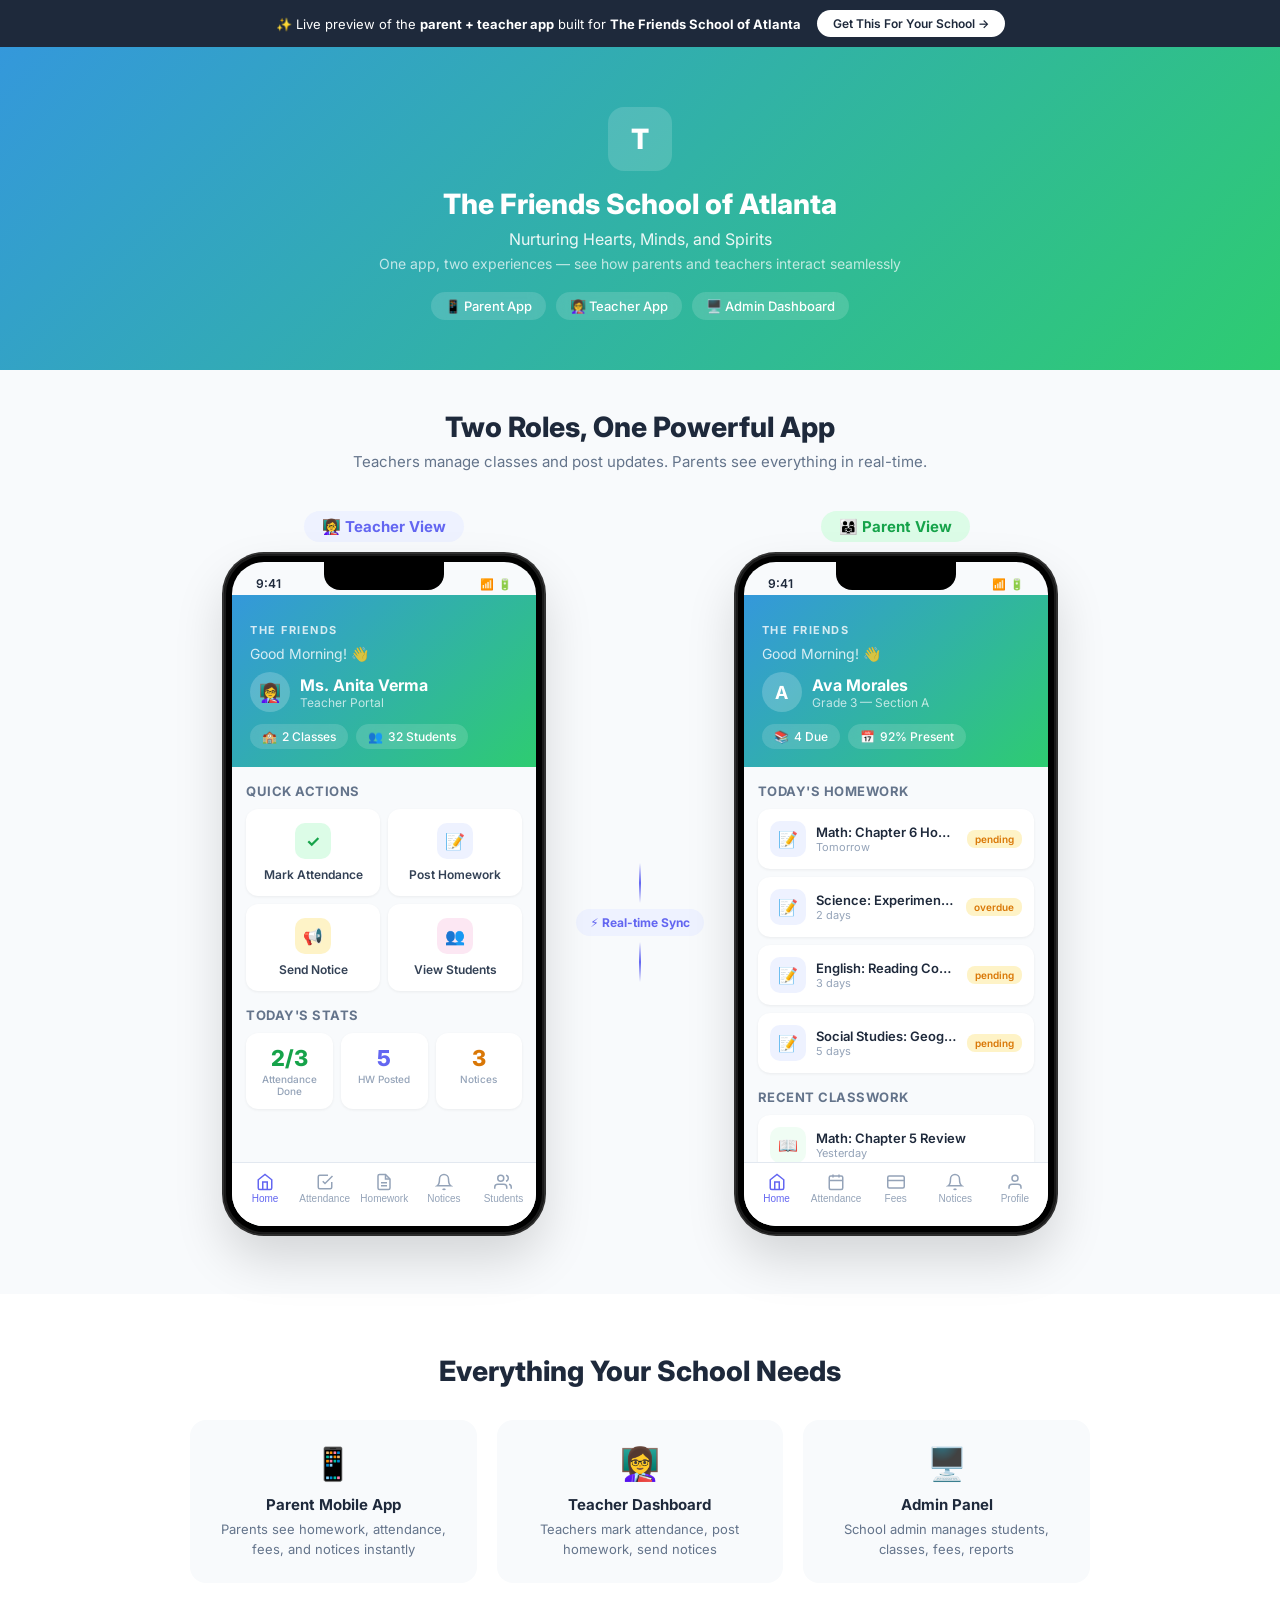
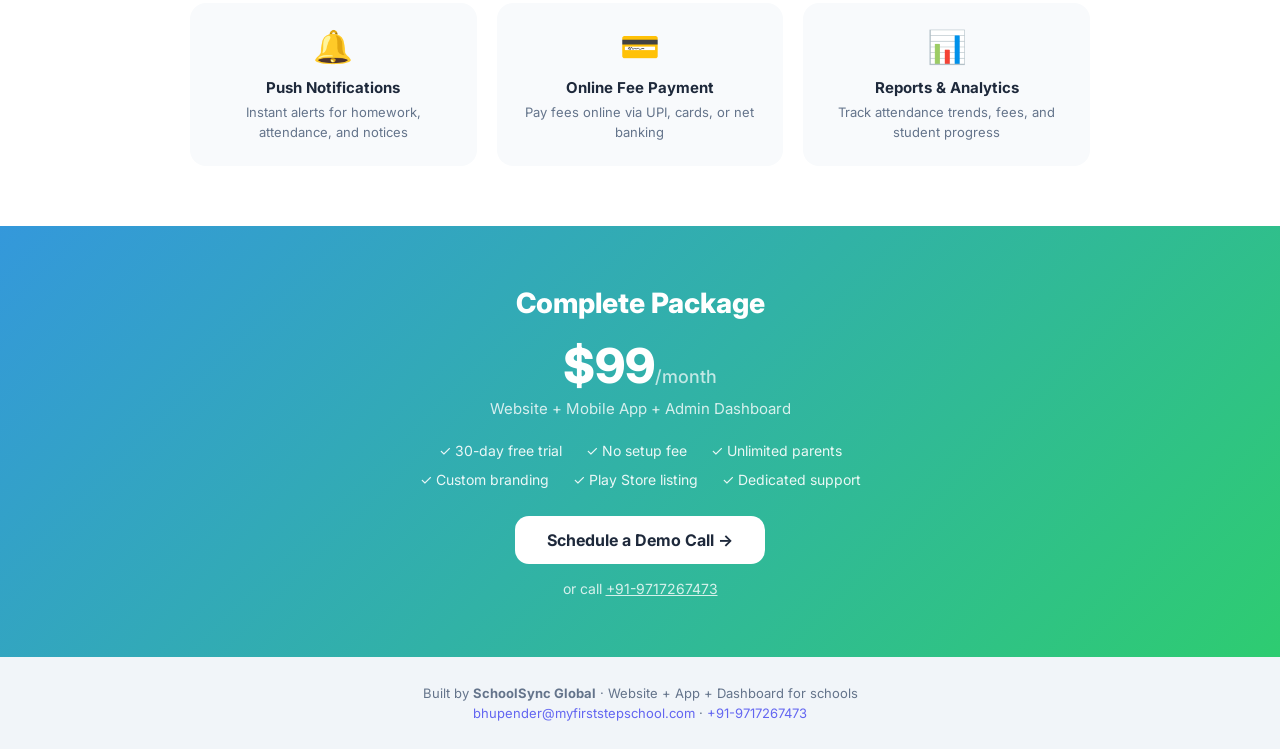
==== app/index.html @ 6e275116 "Add app demo for The Friends School of Atlanta" ====
<!DOCTYPE html>
<html lang="en">
<head>
  <meta charset="UTF-8">
  <meta name="viewport" content="width=device-width,initial-scale=1.0">
  <title>The Friends School of Atlanta — App Preview</title>
  <meta name="description" content="See how the The Friends School of Atlanta parent &amp; teacher app would look. Homework, attendance, fees, notices — all in one app.">
  <link rel="preconnect" href="https://fonts.googleapis.com">
  <link rel="preconnect" href="https://fonts.gstatic.com" crossorigin>
  <link href="https://fonts.googleapis.com/css2?family=Inter:wght@400;500;600;700;800&display=swap" rel="stylesheet">
  <link rel="stylesheet" href="/app/styles.css">
</head>
<body>
  <!-- Top banner -->
  <div class="demo-banner">
    <div class="banner-inner">
      <span>✨ Live preview of the <strong>parent + teacher app</strong> built for <strong>The Friends School of Atlanta</strong></span>
      <a href="mailto:bhupender@myfirststepschool.com" class="banner-cta">Get This For Your School →</a>
    </div>
  </div>

  <!-- Hero section -->
  <div class="hero-section" style="background:linear-gradient(135deg,#3498db,#2ecc71)">
    <div class="hero-content">
      <div class="hero-logo" style="background:rgba(255,255,255,.15)">T</div>
      <h1>The Friends School of Atlanta</h1>
      <p class="hero-tagline">Nurturing Hearts, Minds, and Spirits</p>
      <p class="hero-desc">One app, two experiences — see how parents and teachers interact seamlessly</p>
      <div class="hero-badges">
        <span class="hero-badge">📱 Parent App</span>
        <span class="hero-badge">👩‍🏫 Teacher App</span>
        <span class="hero-badge">🖥️ Admin Dashboard</span>
      </div>
    </div>
  </div>

  <!-- Dual Phone Section -->
  <div class="phones-section">
    <div class="phones-header">
      <h2>Two Roles, One Powerful App</h2>
      <p>Teachers manage classes and post updates. Parents see everything in real-time.</p>
    </div>

    <div class="phones-container">
      <!-- TEACHER PHONE -->
      <div class="phone-wrapper">
        <div class="phone-label teacher-label">👩‍🏫 Teacher View</div>
        <div class="phone-frame" id="teacher-phone">
          <div class="phone-notch"></div>
          <div class="phone-screen">
            <div class="status-bar">
              <span class="time">9:41</span>
              <div class="status-icons"><span>📶</span><span>🔋</span></div>
            </div>

            <!-- Teacher: Dashboard -->
            <div class="app-screen active" data-screen="t-dashboard" data-phone="teacher">
              <div class="screen-hero" style="background:linear-gradient(135deg,#3498db,#2ecc71)">
                <div class="app-name-bar">The Friends</div>
                <div class="hero-greeting">Good Morning! 👋</div>
                <div class="hero-student">
                  <div class="student-avatar">👩‍🏫</div>
                  <div>
                    <div class="student-name">Ms. Anita Verma</div>
                    <div class="student-class">Teacher Portal</div>
                  </div>
                </div>
                <div class="hero-chips">
                  <div class="glass-chip"><span>🏫</span> 2 Classes</div>
                  <div class="glass-chip"><span>👥</span> 32 Students</div>
                </div>
              </div>
              <div class="screen-body">
                <div class="section-label">Quick Actions</div>
                <div class="quick-actions">
                  <div class="action-card" data-goto="t-attendance">
                    <div class="action-icon" style="background:#DCFCE7;color:#16A34A">✓</div>
                    <span>Mark Attendance</span>
                  </div>
                  <div class="action-card" data-goto="t-homework">
                    <div class="action-icon" style="background:#EEF2FF;color:#6366F1">📝</div>
                    <span>Post Homework</span>
                  </div>
                  <div class="action-card" data-goto="t-notices">
                    <div class="action-icon" style="background:#FEF3C7;color:#D97706">📢</div>
                    <span>Send Notice</span>
                  </div>
                  <div class="action-card" data-goto="t-students">
                    <div class="action-icon" style="background:#FCE7F3;color:#DB2777">👥</div>
                    <span>View Students</span>
                  </div>
                </div>
                <div class="section-label" style="margin-top:16px">Today's Stats</div>
                <div class="stats-row">
                  <div class="stat-card"><div class="stat-num" style="color:#16A34A">2/3</div><div class="stat-lbl">Attendance Done</div></div>
                  <div class="stat-card"><div class="stat-num" style="color:#6366F1">5</div><div class="stat-lbl">HW Posted</div></div>
                  <div class="stat-card"><div class="stat-num" style="color:#D97706">3</div><div class="stat-lbl">Notices</div></div>
                </div>
              </div>
            </div>

            <!-- Teacher: Mark Attendance -->
            <div class="app-screen" data-screen="t-attendance" data-phone="teacher">
              <div class="screen-hero compact" style="background:linear-gradient(135deg,#3498db,#2ecc71)">
                <div class="app-name-bar">The Friends</div>
                <div class="screen-title">Mark Attendance</div>
                <div class="screen-subtitle">Sunday, May 24, 2026</div>
              </div>
              <div class="screen-body">
                <div class="class-selector"><div class="class-chip active">Grade 3-A</div><div class="class-chip">Grade 3-B</div><div class="class-chip">Grade 4-A</div></div>
                <div class="attendance-toolbar">
                  <button class="att-btn present-btn">All Present</button>
                  <button class="att-btn absent-btn">All Absent</button>
                </div>
                <div id="teacher-attendance-list" class="card-list"></div>
              </div>
            </div>

            <!-- Teacher: Post Homework -->
            <div class="app-screen" data-screen="t-homework" data-phone="teacher">
              <div class="screen-hero compact" style="background:linear-gradient(135deg,#3498db,#2ecc71)">
                <div class="app-name-bar">The Friends</div>
                <div class="screen-title">Homework</div>
                <div class="screen-subtitle">Post &amp; Manage</div>
              </div>
              <div class="screen-body">
                <div class="form-area">
                  <div class="form-group"><label class="form-label">Class</label><div class="form-select">Grade 3 — Section A</div></div>
                  <div class="form-group"><label class="form-label">Subject</label><div class="form-select">Mathematics</div></div>
                  <div class="form-group"><label class="form-label">Title</label><div class="form-input-demo">Chapter 5 — Fractions Practice</div></div>
                  <div class="form-group"><label class="form-label">Due Date</label><div class="form-input-demo">Tomorrow</div></div>
                  <button class="submit-btn" style="background:#3498db">📤 Post Homework</button>
                </div>
                <div class="section-label" style="margin-top:16px">Recently Posted</div>
                <div id="teacher-hw-list" class="card-list"></div>
              </div>
            </div>

            <!-- Teacher: Send Notice -->
            <div class="app-screen" data-screen="t-notices" data-phone="teacher">
              <div class="screen-hero compact" style="background:linear-gradient(135deg,#3498db,#2ecc71)">
                <div class="app-name-bar">The Friends</div>
                <div class="screen-title">Notices</div>
                <div class="screen-subtitle">Post Announcements</div>
              </div>
              <div class="screen-body">
                <div class="form-area">
                  <div class="form-group"><label class="form-label">Target</label><div class="class-selector"><div class="class-chip active">All Classes</div><div class="class-chip">3-A</div><div class="class-chip">3-B</div></div></div>
                  <div class="form-group"><label class="form-label">Title</label><div class="form-input-demo">Annual Day Celebration</div></div>
                  <div class="form-group"><label class="form-label">Message</label><div class="form-textarea-demo">Our Annual Day will be held on June 15th. All parents are invited.</div></div>
                  <button class="submit-btn" style="background:#3498db">📢 Post Notice</button>
                </div>
                <div class="section-label" style="margin-top:16px">Recent</div>
                <div id="teacher-notices-list" class="card-list"></div>
              </div>
            </div>

            <!-- Teacher: Students -->
            <div class="app-screen" data-screen="t-students" data-phone="teacher">
              <div class="screen-hero compact" style="background:linear-gradient(135deg,#3498db,#2ecc71)">
                <div class="app-name-bar">The Friends</div>
                <div class="screen-title">Students</div>
                <div class="screen-subtitle">Class Directory</div>
              </div>
              <div class="screen-body">
                <div class="class-selector"><div class="class-chip active">Grade 3-A</div><div class="class-chip">Grade 3-B</div><div class="class-chip">Grade 4-A</div></div>
                <div class="search-bar"><span>🔍</span><span class="search-text">Search students...</span></div>
                <div id="teacher-students-list" class="card-list"></div>
              </div>
            </div>

            <div class="tab-bar">
              <button class="tab active" data-tab="t-dashboard" data-phone="teacher"><svg width="20" height="20" viewBox="0 0 24 24" fill="none" stroke="currentColor" stroke-width="2"><path d="M3 9l9-7 9 7v11a2 2 0 01-2 2H5a2 2 0 01-2-2z"/><polyline points="9 22 9 12 15 12 15 22"/></svg><span>Home</span></button>
              <button class="tab" data-tab="t-attendance" data-phone="teacher"><svg width="20" height="20" viewBox="0 0 24 24" fill="none" stroke="currentColor" stroke-width="2"><path d="M9 11l3 3L22 4"/><path d="M21 12v7a2 2 0 01-2 2H5a2 2 0 01-2-2V5a2 2 0 012-2h11"/></svg><span>Attendance</span></button>
              <button class="tab" data-tab="t-homework" data-phone="teacher"><svg width="20" height="20" viewBox="0 0 24 24" fill="none" stroke="currentColor" stroke-width="2"><path d="M14 2H6a2 2 0 00-2 2v16a2 2 0 002 2h12a2 2 0 002-2V8z"/><polyline points="14 2 14 8 20 8"/><line x1="16" y1="13" x2="8" y2="13"/><line x1="16" y1="17" x2="8" y2="17"/></svg><span>Homework</span></button>
              <button class="tab" data-tab="t-notices" data-phone="teacher"><svg width="20" height="20" viewBox="0 0 24 24" fill="none" stroke="currentColor" stroke-width="2"><path d="M18 8A6 6 0 006 8c0 7-3 9-3 9h18s-3-2-3-9"/><path d="M13.73 21a2 2 0 01-3.46 0"/></svg><span>Notices</span></button>
              <button class="tab" data-tab="t-students" data-phone="teacher"><svg width="20" height="20" viewBox="0 0 24 24" fill="none" stroke="currentColor" stroke-width="2"><path d="M17 21v-2a4 4 0 00-4-4H5a4 4 0 00-4 4v2"/><circle cx="9" cy="7" r="4"/><path d="M23 21v-2a4 4 0 00-3-3.87"/><path d="M16 3.13a4 4 0 010 7.75"/></svg><span>Students</span></button>
            </div>
          </div>
        </div>
      </div>

      <!-- Sync indicator -->
      <div class="sync-arrow">
        <div class="sync-line"></div>
        <div class="sync-badge">⚡ Real-time Sync</div>
        <div class="sync-line"></div>
      </div>

      <!-- PARENT PHONE -->
      <div class="phone-wrapper">
        <div class="phone-label parent-label">👨‍👩‍👧 Parent View</div>
        <div class="phone-frame" id="parent-phone">
          <div class="phone-notch"></div>
          <div class="phone-screen">
            <div class="status-bar">
              <span class="time">9:41</span>
              <div class="status-icons"><span>📶</span><span>🔋</span></div>
            </div>

            <!-- Parent: Home -->
            <div class="app-screen active" data-screen="p-home" data-phone="parent">
              <div class="screen-hero" style="background:linear-gradient(135deg,#3498db,#2ecc71)">
                <div class="app-name-bar">The Friends</div>
                <div class="hero-greeting">Good Morning! 👋</div>
                <div class="hero-student">
                  <div class="student-avatar">A</div>
                  <div><div class="student-name">Ava Morales</div><div class="student-class">Grade 3 — Section A</div></div>
                </div>
                <div class="hero-chips">
                  <div class="glass-chip"><span>📚</span> 4 Due</div>
                  <div class="glass-chip"><span>📅</span> 92% Present</div>
                </div>
              </div>
              <div class="screen-body">
                <div class="section-label">Today's Homework</div>
                <div id="homework-list" class="card-list"></div>
                <div class="section-label" style="margin-top:16px">Recent Classwork</div>
                <div id="classwork-list" class="card-list"></div>
              </div>
            </div>

            <!-- Parent: Attendance -->
            <div class="app-screen" data-screen="p-attendance" data-phone="parent">
              <div class="screen-hero compact" style="background:linear-gradient(135deg,#3498db,#2ecc71)">
                <div class="app-name-bar">The Friends</div>
                <div class="screen-title">Attendance</div>
                <div class="screen-subtitle">May Summary</div>
              </div>
              <div class="screen-body">
                <div class="attendance-ring-area"><div class="ring-container"><svg class="progress-ring" viewBox="0 0 120 120"><circle class="ring-bg" cx="60" cy="60" r="52"/><circle class="ring-progress" cx="60" cy="60" r="52" stroke="#3498db" stroke-dasharray="326.7" stroke-dashoffset="26"/></svg><div class="ring-label">92%</div></div></div>
                <div class="attendance-stats">
                  <div class="att-stat present"><div class="att-num">22</div><div class="att-label">Present</div></div>
                  <div class="att-stat absent"><div class="att-num">2</div><div class="att-label">Absent</div></div>
                  <div class="att-stat other"><div class="att-num">4</div><div class="att-label">Holiday</div></div>
                </div>
                <div class="section-label">Recent Absences</div>
                <div id="absences-list" class="card-list"></div>
              </div>
            </div>

            <!-- Parent: Fees -->
            <div class="app-screen" data-screen="p-fees" data-phone="parent">
              <div class="screen-hero compact" style="background:linear-gradient(135deg,#3498db,#2ecc71)">
                <div class="app-name-bar">The Friends</div>
                <div class="screen-title">Fees</div>
                <div class="screen-subtitle">Payment Summary</div>
              </div>
              <div class="screen-body">
                <div class="fee-summary"><div class="fee-total"><div class="fee-amount">$1,650</div><div class="fee-label">Total This Term</div></div><div class="fee-chips"><div class="fee-chip paid"><span>✓</span> <span>2</span> Paid</div><div class="fee-chip pending"><span>!</span> <span>2</span> Pending</div></div></div>
                <div class="section-label">Fee Details</div>
                <div id="fees-list" class="card-list"></div>
              </div>
            </div>

            <!-- Parent: Notices -->
            <div class="app-screen" data-screen="p-notices" data-phone="parent">
              <div class="screen-hero compact" style="background:linear-gradient(135deg,#3498db,#2ecc71)">
                <div class="app-name-bar">The Friends</div>
                <div class="screen-title">Notices</div>
                <div class="screen-subtitle">School Announcements</div>
              </div>
              <div class="screen-body"><div id="notices-list" class="card-list"></div></div>
            </div>

            <!-- Parent: Profile -->
            <div class="app-screen" data-screen="p-profile" data-phone="parent">
              <div class="screen-hero compact" style="background:linear-gradient(135deg,#3498db,#2ecc71)">
                <div class="app-name-bar">The Friends</div>
                <div class="screen-title">Profile</div>
                <div class="screen-subtitle">Student Information</div>
              </div>
              <div class="screen-body">
                <div class="profile-header"><div class="profile-avatar" style="background:linear-gradient(135deg,#3498db,#2ecc71)">A</div><div class="profile-name">Ava Morales</div><div class="profile-class">Grade 3 — Section A · Roll No. 12</div></div>
                <div class="profile-details">
                  <div class="profile-row"><span class="profile-icon">🏫</span><div><div class="pd-label">School</div><div class="pd-value">The Friends School of Atlanta</div></div></div>
                  <div class="profile-row"><span class="profile-icon">👨‍👩‍👧</span><div><div class="pd-label">Parent</div><div class="pd-value">Mr. and Mrs. Morales</div></div></div>
                  <div class="profile-row"><span class="profile-icon">📞</span><div><div class="pd-label">Contact</div><div class="pd-value">123-456-7890</div></div></div>
                  <div class="profile-row"><span class="profile-icon">📧</span><div><div class="pd-label">Email</div><div class="pd-value">morales@example.com</div></div></div>
                  <div class="profile-row"><span class="profile-icon">🩸</span><div><div class="pd-label">Blood Group</div><div class="pd-value">O+</div></div></div>
                </div>
              </div>
            </div>

            <div class="tab-bar">
              <button class="tab active" data-tab="p-home" data-phone="parent"><svg width="20" height="20" viewBox="0 0 24 24" fill="none" stroke="currentColor" stroke-width="2"><path d="M3 9l9-7 9 7v11a2 2 0 01-2 2H5a2 2 0 01-2-2z"/><polyline points="9 22 9 12 15 12 15 22"/></svg><span>Home</span></button>
              <button class="tab" data-tab="p-attendance" data-phone="parent"><svg width="20" height="20" viewBox="0 0 24 24" fill="none" stroke="currentColor" stroke-width="2"><rect x="3" y="4" width="18" height="18" rx="2" ry="2"/><line x1="16" y1="2" x2="16" y2="6"/><line x1="8" y1="2" x2="8" y2="6"/><line x1="3" y1="10" x2="21" y2="10"/></svg><span>Attendance</span></button>
              <button class="tab" data-tab="p-fees" data-phone="parent"><svg width="20" height="20" viewBox="0 0 24 24" fill="none" stroke="currentColor" stroke-width="2"><rect x="1" y="4" width="22" height="16" rx="2" ry="2"/><line x1="1" y1="10" x2="23" y2="10"/></svg><span>Fees</span></button>
              <button class="tab" data-tab="p-notices" data-phone="parent"><svg width="20" height="20" viewBox="0 0 24 24" fill="none" stroke="currentColor" stroke-width="2"><path d="M18 8A6 6 0 006 8c0 7-3 9-3 9h18s-3-2-3-9"/><path d="M13.73 21a2 2 0 01-3.46 0"/></svg><span>Notices</span></button>
              <button class="tab" data-tab="p-profile" data-phone="parent"><svg width="20" height="20" viewBox="0 0 24 24" fill="none" stroke="currentColor" stroke-width="2"><path d="M20 21v-2a4 4 0 00-4-4H8a4 4 0 00-4 4v2"/><circle cx="12" cy="7" r="4"/></svg><span>Profile</span></button>
            </div>
          </div>
        </div>
      </div>
    </div>
  </div>

  <!-- Features -->
  <div class="features-section">
    <div class="features-inner">
      <h2>Everything Your School Needs</h2>
      <div class="features-grid">
        <div class="feat-card"><div class="feat-icon">📱</div><h3>Parent Mobile App</h3><p>Parents see homework, attendance, fees, and notices instantly</p></div>
        <div class="feat-card"><div class="feat-icon">👩‍🏫</div><h3>Teacher Dashboard</h3><p>Teachers mark attendance, post homework, send notices</p></div>
        <div class="feat-card"><div class="feat-icon">🖥️</div><h3>Admin Panel</h3><p>School admin manages students, classes, fees, reports</p></div>
        <div class="feat-card"><div class="feat-icon">🔔</div><h3>Push Notifications</h3><p>Instant alerts for homework, attendance, and notices</p></div>
        <div class="feat-card"><div class="feat-icon">💳</div><h3>Online Fee Payment</h3><p>Pay fees online via UPI, cards, or net banking</p></div>
        <div class="feat-card"><div class="feat-icon">📊</div><h3>Reports &amp; Analytics</h3><p>Track attendance trends, fees, and student progress</p></div>
      </div>
    </div>
  </div>

  <!-- Pricing -->
  <div class="pricing-section" style="background:linear-gradient(135deg,#3498db,#2ecc71)">
    <div class="pricing-inner">
      <h2>Complete Package</h2>
      <div class="pricing-price">$99<span>/month</span></div>
      <p class="pricing-sub">Website + Mobile App + Admin Dashboard</p>
      <div class="pricing-features"><span>✓ 30-day free trial</span><span>✓ No setup fee</span><span>✓ Unlimited parents</span><span>✓ Custom branding</span><span>✓ Play Store listing</span><span>✓ Dedicated support</span></div>
      <a href="mailto:bhupender@myfirststepschool.com?subject=Demo%20for%20the-friends-school-of-atlanta" class="cta-button-lg">Schedule a Demo Call →</a>
      <p class="pricing-phone">or call <a href="tel:+919717267473">+91-9717267473</a></p>
    </div>
  </div>

  <footer class="demo-footer">
    <div class="footer-inner">
      <p>Built by <strong>SchoolSync Global</strong> · Website + App + Dashboard for schools</p>
      <p><a href="mailto:bhupender@myfirststepschool.com">bhupender@myfirststepschool.com</a> · <a href="tel:+919717267473">+91-9717267473</a></p>
    </div>
  </footer>

  <script>window.__SCHOOL_CONFIG__ = {"homework":[{"subject":"Math","title":"Chapter 6 Homework","due":"Tomorrow","status":"pending"},{"subject":"Science","title":"Experiment 3 Report","due":"2 days","status":"overdue"},{"subject":"English","title":"Reading Comprehension","due":"3 days","status":"pending"},{"subject":"Social Studies","title":"Geography Project","due":"5 days","status":"pending"}],"classwork":[{"subject":"Math","title":"Chapter 5 Review","date":"Yesterday"},{"subject":"Science","title":"Experiment 2","date":"Yesterday"},{"subject":"English","title":"Reading Comprehension","date":"Today"}],"absences":[{"date":"2024-02-10","reason":"Illness","status":"approved"},{"date":"2024-02-15","reason":"Personal","status":"approved"}],"fees":[{"type":"Tuition","amount":"$1,000","due":"2024-02-15","status":"Paid"},{"type":"Activity","amount":"$50","due":"2024-02-10","status":"Pending"},{"type":"Transport","amount":"$100","due":"2024-02-15","status":"Paid"},{"type":"Books","amount":"₹500","due":"2024-02-10","status":"Pending"}],"notices":[{"title":"Spring Break Schedule","body":"Spring break will begin on March 10th and end on March 17th. Please make arrangements for your child's care during this time.","date":"2024-02-10"},{"title":"Parent-Teacher Conference","body":"Parent-teacher conferences will be held on March 15th. Please sign up for a time slot with your child's teacher.","date":"2024-02-15"},{"title":"School Closure","body":"The school will be closed on February 20th due to inclement weather.","date":"2024-02-15"},{"title":"New Policy","body":"A new policy will be implemented starting March 1st. Please review the policy with your child.","date":"2024-02-10"}],"teacher":{"students":[{"name":"Ava Morales","roll":1,"parent":"Morales","color":"#f1c40f","textColor":"#000000"},{"name":"Ethan Lee","roll":2,"parent":"Lee","color":"#8e24aa","textColor":"#ffffff"},{"name":"Lily Patel","roll":3,"parent":"Patel","color":"#4CAF50","textColor":"#ffffff"},{"name":"Noah Brown","roll":4,"parent":"Brown","color":"#e74c3c","textColor":"#ffffff"},{"name":"Emily Chen","roll":5,"parent":"Chen","color":"#9b59b6","textColor":"#ffffff"},{"name":"Olivia White","roll":6,"parent":"White","color":"#1abc9c","textColor":"#ffffff"},{"name":"Mia Hall","roll":7,"parent":"Hall","color":"#f1c40f","textColor":"#000000"},{"name":"Jackson Hall","roll":8,"parent":"Hall","color":"#8e24aa","textColor":"#ffffff"},{"name":"Sophia Hall","roll":9,"parent":"Hall","color":"#4CAF50","textColor":"#ffffff"},{"name":"Benjamin Brown","roll":10,"parent":"Brown","color":"#e74c3c","textColor":"#ffffff"}],"recentHomework":[{"subject":"Math","title":"Chapter 5 Homework","class":"Grade 3","date":"2024-02-15"},{"subject":"Science","title":"Experiment 2 Report","class":"Grade 3","date":"2024-02-12"},{"subject":"English","title":"Reading Comprehension","class":"Grade 3","date":"2024-02-10"}],"recentNotices":[{"title":"Spring Break Schedule","target":"Grade 3","date":"2024-03-10"},{"title":"Parent-Teacher Conference","target":"Grade 3","date":"2024-03-15"}]}};</script>
  <script src="/app/app.js"></script>
</body>
</html>
---- app/styles.css ----
/* ==================== RESET & BASE ==================== */
*,*::before,*::after{box-sizing:border-box;margin:0;padding:0}
body{font-family:'Inter',system-ui,-apple-system,sans-serif;background:#f8fafc;color:#1e293b;-webkit-font-smoothing:antialiased}
a{color:inherit;text-decoration:none}

/* ==================== DEMO BANNER ==================== */
.demo-banner{background:#1e293b;color:#fff;padding:10px 20px;text-align:center;font-size:13px;position:sticky;top:0;z-index:100}
.banner-inner{max-width:900px;margin:0 auto;display:flex;align-items:center;justify-content:center;gap:16px;flex-wrap:wrap}
.banner-cta{background:#fff;color:#1e293b;padding:6px 16px;border-radius:20px;font-weight:600;font-size:12px;transition:transform .2s}
.banner-cta:hover{transform:scale(1.05)}

/* ==================== HERO SECTION ==================== */
.hero-section{padding:60px 20px 50px;text-align:center;color:#fff}
.hero-content{max-width:600px;margin:0 auto}
.hero-logo{width:64px;height:64px;border-radius:16px;display:inline-flex;align-items:center;justify-content:center;font-size:28px;font-weight:800;color:#fff;margin-bottom:16px}
.hero-section h1{font-size:28px;font-weight:800;margin-bottom:8px}
.hero-tagline{font-size:16px;opacity:.9;margin-bottom:6px}
.hero-desc{font-size:14px;opacity:.7;margin-bottom:20px}
.hero-badges{display:flex;gap:10px;justify-content:center;flex-wrap:wrap}
.hero-badge{background:rgba(255,255,255,.15);backdrop-filter:blur(8px);padding:6px 14px;border-radius:20px;font-size:13px;font-weight:500}

/* ==================== PHONES SECTION ==================== */
.phones-section{padding:40px 20px 60px;max-width:1100px;margin:0 auto}
.phones-header{text-align:center;margin-bottom:40px}
.phones-header h2{font-size:28px;font-weight:800;margin-bottom:8px}
.phones-header p{color:#64748b;font-size:15px}

.phones-container{display:flex;align-items:flex-start;justify-content:center;gap:24px;flex-wrap:wrap}
.phone-wrapper{display:flex;flex-direction:column;align-items:center;gap:12px}

/* Phone Labels */
.phone-label{font-size:15px;font-weight:700;padding:6px 18px;border-radius:20px;display:inline-flex;align-items:center;gap:6px}
.teacher-label{background:#EEF2FF;color:#6366F1}
.parent-label{background:#DCFCE7;color:#16A34A}

/* ==================== PHONE FRAME ==================== */
.phone-frame{width:320px;height:680px;background:#000;border-radius:40px;padding:8px;box-shadow:0 25px 50px rgba(0,0,0,.15),0 0 0 2px #333,inset 0 0 0 2px #1a1a1a;position:relative;overflow:hidden}
.phone-notch{position:absolute;top:8px;left:50%;transform:translateX(-50%);width:120px;height:28px;background:#000;border-radius:0 0 16px 16px;z-index:10}
.phone-screen{background:#f8fafc;border-radius:32px;height:100%;overflow:hidden;display:flex;flex-direction:column;position:relative}

/* Status Bar */
.status-bar{display:flex;justify-content:space-between;align-items:center;padding:14px 24px 4px;font-size:12px;font-weight:600;position:relative;z-index:5}
.status-icons{display:flex;gap:4px;font-size:11px}

/* ==================== APP SCREENS ==================== */
.app-screen{display:none;flex-direction:column;flex:1;overflow:hidden}
.app-screen.active{display:flex}

/* Screen Hero */
.screen-hero{color:#fff;padding:28px 18px 18px;position:relative}
.screen-hero.compact{padding:28px 18px 14px}
.app-name-bar{font-size:11px;font-weight:700;text-transform:uppercase;letter-spacing:1.5px;opacity:.8;margin-bottom:8px}
.screen-title{font-size:20px;font-weight:800}
.screen-subtitle{font-size:13px;opacity:.7;margin-top:2px}

.hero-greeting{font-size:14px;opacity:.8;margin-bottom:10px}
.hero-student{display:flex;align-items:center;gap:10px;margin-bottom:12px}
.student-avatar{width:40px;height:40px;border-radius:50%;background:rgba(255,255,255,.2);display:flex;align-items:center;justify-content:center;font-size:18px;font-weight:700}
.student-name{font-size:16px;font-weight:700}
.student-class{font-size:12px;opacity:.7}
.hero-chips{display:flex;gap:8px}
.glass-chip{background:rgba(255,255,255,.15);backdrop-filter:blur(8px);padding:5px 12px;border-radius:14px;font-size:12px;font-weight:500;display:flex;align-items:center;gap:5px}

/* Screen Body */
.screen-body{flex:1;overflow-y:auto;padding:16px 14px;-webkit-overflow-scrolling:touch}
.section-label{font-size:13px;font-weight:700;color:#64748b;text-transform:uppercase;letter-spacing:.5px;margin-bottom:10px}

/* ==================== TAB BAR ==================== */
.tab-bar{display:flex;background:#fff;border-top:1px solid #e2e8f0;padding:6px 4px 18px;gap:2px}
.tab{flex:1;display:flex;flex-direction:column;align-items:center;gap:2px;background:none;border:none;color:#94a3b8;font-size:10px;font-weight:500;padding:4px 0;cursor:pointer;transition:color .2s}
.tab.active{color:#6366F1}
.tab svg{width:18px;height:18px}

/* ==================== CARD LIST ==================== */
.card-list{display:flex;flex-direction:column;gap:8px}
.card-item{background:#fff;border-radius:12px;padding:12px;box-shadow:0 1px 3px rgba(0,0,0,.06);display:flex;align-items:center;gap:10px;transition:transform .15s}
.card-item:active{transform:scale(.98)}
.card-icon{width:36px;height:36px;border-radius:10px;display:flex;align-items:center;justify-content:center;font-size:16px;flex-shrink:0}
.card-content{flex:1;min-width:0}
.card-title{font-size:13px;font-weight:600;white-space:nowrap;overflow:hidden;text-overflow:ellipsis}
.card-sub{font-size:11px;color:#94a3b8}
.card-badge{font-size:10px;font-weight:600;padding:3px 8px;border-radius:8px;flex-shrink:0}

/* ==================== TEACHER: QUICK ACTIONS ==================== */
.quick-actions{display:grid;grid-template-columns:1fr 1fr;gap:8px}
.action-card{background:#fff;border-radius:12px;padding:14px 10px;display:flex;flex-direction:column;align-items:center;gap:8px;box-shadow:0 1px 3px rgba(0,0,0,.06);cursor:pointer;transition:transform .15s,box-shadow .15s}
.action-card:active{transform:scale(.96)}
.action-icon{width:36px;height:36px;border-radius:10px;display:flex;align-items:center;justify-content:center;font-size:16px;font-weight:700}
.action-card span{font-size:12px;font-weight:600;color:#334155}

/* ==================== TEACHER: STATS ROW ==================== */
.stats-row{display:grid;grid-template-columns:1fr 1fr 1fr;gap:8px}
.stat-card{background:#fff;border-radius:12px;padding:12px 8px;text-align:center;box-shadow:0 1px 3px rgba(0,0,0,.06)}
.stat-num{font-size:22px;font-weight:800}
.stat-lbl{font-size:10px;color:#94a3b8;font-weight:500;margin-top:2px}

/* ==================== TEACHER: CLASS SELECTOR ==================== */
.class-selector{display:flex;gap:6px;flex-wrap:wrap;margin-bottom:12px}
.class-chip{padding:6px 14px;border-radius:16px;font-size:12px;font-weight:600;background:#f1f5f9;color:#64748b;cursor:pointer;transition:all .2s}
.class-chip.active{background:#6366F1;color:#fff}

/* ==================== TEACHER: ATTENDANCE TOOLBAR ==================== */
.attendance-toolbar{display:flex;gap:8px;margin-bottom:12px}
.att-btn{flex:1;padding:8px;border:none;border-radius:10px;font-size:12px;font-weight:600;cursor:pointer;transition:opacity .2s}
.present-btn{background:#DCFCE7;color:#16A34A}
.absent-btn{background:#FEE2E2;color:#DC2626}

/* ==================== TEACHER: ATTENDANCE STUDENT ROW ==================== */
.attendance-row{display:flex;align-items:center;gap:10px;background:#fff;border-radius:12px;padding:10px 12px;margin-bottom:6px;box-shadow:0 1px 3px rgba(0,0,0,.06)}
.att-student-info{flex:1;min-width:0}
.att-student-name{font-size:13px;font-weight:600}
.att-student-roll{font-size:11px;color:#94a3b8}
.att-toggle{display:flex;gap:4px}
.att-toggle-btn{width:28px;height:28px;border:2px solid #e2e8f0;border-radius:8px;display:flex;align-items:center;justify-content:center;font-size:11px;font-weight:700;background:#fff;cursor:pointer;transition:all .2s}
.att-toggle-btn.sel-present{background:#DCFCE7;border-color:#16A34A;color:#16A34A}
.att-toggle-btn.sel-absent{background:#FEE2E2;border-color:#DC2626;color:#DC2626}
.att-toggle-btn.sel-late{background:#FEF3C7;border-color:#D97706;color:#D97706}

/* ==================== TEACHER: FORM ELEMENTS ==================== */
.form-area{display:flex;flex-direction:column;gap:12px}
.form-group{display:flex;flex-direction:column;gap:4px}
.form-label{font-size:11px;font-weight:600;color:#64748b;text-transform:uppercase;letter-spacing:.5px}
.form-select,.form-input-demo{background:#fff;border:1.5px solid #e2e8f0;border-radius:10px;padding:10px 12px;font-size:13px;color:#334155}
.form-textarea-demo{background:#fff;border:1.5px solid #e2e8f0;border-radius:10px;padding:10px 12px;font-size:12px;color:#334155;min-height:60px;line-height:1.5}
.submit-btn{border:none;color:#fff;padding:12px;border-radius:12px;font-size:14px;font-weight:700;cursor:pointer;transition:opacity .2s}
.submit-btn:active{opacity:.8}

/* Tab Pills */
.tab-pills{display:flex;gap:4px;background:#f1f5f9;border-radius:10px;padding:3px;margin-bottom:12px}
.pill{flex:1;text-align:center;padding:7px;border-radius:8px;font-size:12px;font-weight:600;color:#64748b;cursor:pointer;transition:all .2s}
.pill.active{background:#fff;color:#334155;box-shadow:0 1px 3px rgba(0,0,0,.1)}

/* ==================== TEACHER: SEARCH BAR ==================== */
.search-bar{display:flex;align-items:center;gap:8px;background:#fff;border:1.5px solid #e2e8f0;border-radius:12px;padding:10px 14px;margin-bottom:12px}
.search-text{font-size:13px;color:#94a3b8}

/* ==================== SYNC ARROW ==================== */
.sync-arrow{display:flex;flex-direction:column;align-items:center;gap:6px;padding:0 8px;align-self:center;margin-top:100px}
.sync-line{width:2px;height:40px;background:linear-gradient(180deg,transparent,#6366F1,transparent)}
.sync-badge{background:#EEF2FF;color:#6366F1;padding:6px 14px;border-radius:16px;font-size:12px;font-weight:700;white-space:nowrap;animation:syncPulse 2s ease-in-out infinite}
@keyframes syncPulse{0%,100%{opacity:.7;transform:scale(.97)}50%{opacity:1;transform:scale(1)}}

/* ==================== PARENT: ATTENDANCE RING ==================== */
.attendance-ring-area{display:flex;justify-content:center;margin:16px 0}
.ring-container{position:relative;width:120px;height:120px}
.progress-ring{width:100%;height:100%;transform:rotate(-90deg)}
.ring-bg{fill:none;stroke:#e2e8f0;stroke-width:8}
.ring-progress{fill:none;stroke-width:8;stroke-linecap:round;transition:stroke-dashoffset .8s ease}
.ring-label{position:absolute;top:50%;left:50%;transform:translate(-50%,-50%);font-size:24px;font-weight:800}
.attendance-stats{display:flex;justify-content:center;gap:24px;margin:16px 0}
.att-stat{text-align:center}
.att-num{font-size:20px;font-weight:800}
.att-label{font-size:11px;color:#94a3b8;font-weight:500}
.att-stat.present .att-num{color:#16A34A}
.att-stat.absent .att-num{color:#DC2626}
.att-stat.other .att-num{color:#6366F1}

/* ==================== PARENT: FEE SUMMARY ==================== */
.fee-summary{background:#fff;border-radius:16px;padding:20px;margin-bottom:16px;box-shadow:0 2px 8px rgba(0,0,0,.06);text-align:center}
.fee-amount{font-size:28px;font-weight:800;color:#1e293b}
.fee-label{font-size:12px;color:#94a3b8;margin-top:4px}
.fee-chips{display:flex;justify-content:center;gap:12px;margin-top:12px}
.fee-chip{display:flex;align-items:center;gap:6px;padding:6px 12px;border-radius:12px;font-size:12px;font-weight:600}
.fee-chip.paid{background:#DCFCE7;color:#16A34A}
.fee-chip.pending{background:#FEE2E2;color:#DC2626}

/* ==================== PARENT: PROFILE ==================== */
.profile-header{text-align:center;padding:16px 0 20px}
.profile-avatar{width:64px;height:64px;border-radius:50%;display:inline-flex;align-items:center;justify-content:center;font-size:24px;font-weight:800;color:#fff;margin-bottom:10px}
.profile-name{font-size:18px;font-weight:700}
.profile-class{font-size:13px;color:#64748b;margin-top:2px}
.profile-details{display:flex;flex-direction:column;gap:1px;background:#e2e8f0;border-radius:14px;overflow:hidden}
.profile-row{display:flex;align-items:center;gap:12px;padding:14px;background:#fff}
.profile-icon{font-size:18px;flex-shrink:0}
.pd-label{font-size:11px;color:#94a3b8;font-weight:500}
.pd-value{font-size:13px;font-weight:600}

/* ==================== FEATURES SECTION ==================== */
.features-section{padding:60px 20px;background:#fff}
.features-inner{max-width:900px;margin:0 auto;text-align:center}
.features-inner h2{font-size:28px;font-weight:800;margin-bottom:32px}
.features-grid{display:grid;grid-template-columns:repeat(3,1fr);gap:20px}
.feat-card{background:#f8fafc;border-radius:16px;padding:24px 20px;text-align:center;transition:transform .2s,box-shadow .2s}
.feat-card:hover{transform:translateY(-4px);box-shadow:0 8px 24px rgba(0,0,0,.08)}
.feat-icon{font-size:32px;margin-bottom:12px}
.feat-card h3{font-size:15px;font-weight:700;margin-bottom:6px}
.feat-card p{font-size:13px;color:#64748b;line-height:1.5}

/* ==================== PRICING SECTION ==================== */
.pricing-section{padding:60px 20px;color:#fff;text-align:center}
.pricing-inner{max-width:500px;margin:0 auto}
.pricing-inner h2{font-size:28px;font-weight:800;margin-bottom:16px}
.pricing-price{font-size:48px;font-weight:800;margin-bottom:4px}
.pricing-price span{font-size:18px;opacity:.7;font-weight:500}
.pricing-sub{font-size:15px;opacity:.8;margin-bottom:24px}
.pricing-features{display:flex;flex-wrap:wrap;justify-content:center;gap:12px 24px;margin-bottom:28px;font-size:14px;opacity:.9}
.cta-button-lg{display:inline-block;background:#fff;color:#1e293b;padding:14px 32px;border-radius:14px;font-size:16px;font-weight:700;transition:transform .2s}
.cta-button-lg:hover{transform:scale(1.05)}
.pricing-phone{margin-top:16px;font-size:14px;opacity:.8}
.pricing-phone a{text-decoration:underline}

/* ==================== FOOTER ==================== */
.demo-footer{padding:24px 20px;text-align:center;background:#f1f5f9}
.footer-inner p{font-size:13px;color:#64748b;margin:4px 0}
.footer-inner a{color:#6366F1}

/* ==================== RESPONSIVE ==================== */
@media(max-width:840px){
  .phones-container{flex-direction:column;align-items:center}
  .sync-arrow{flex-direction:row;margin-top:0;padding:8px 0}
  .sync-line{width:40px;height:2px}
  .features-grid{grid-template-columns:1fr 1fr}
}
@media(max-width:500px){
  .phone-frame{width:290px;height:620px}
  .hero-section h1{font-size:22px}
  .features-grid{grid-template-columns:1fr}
  .pricing-price{font-size:36px}
}
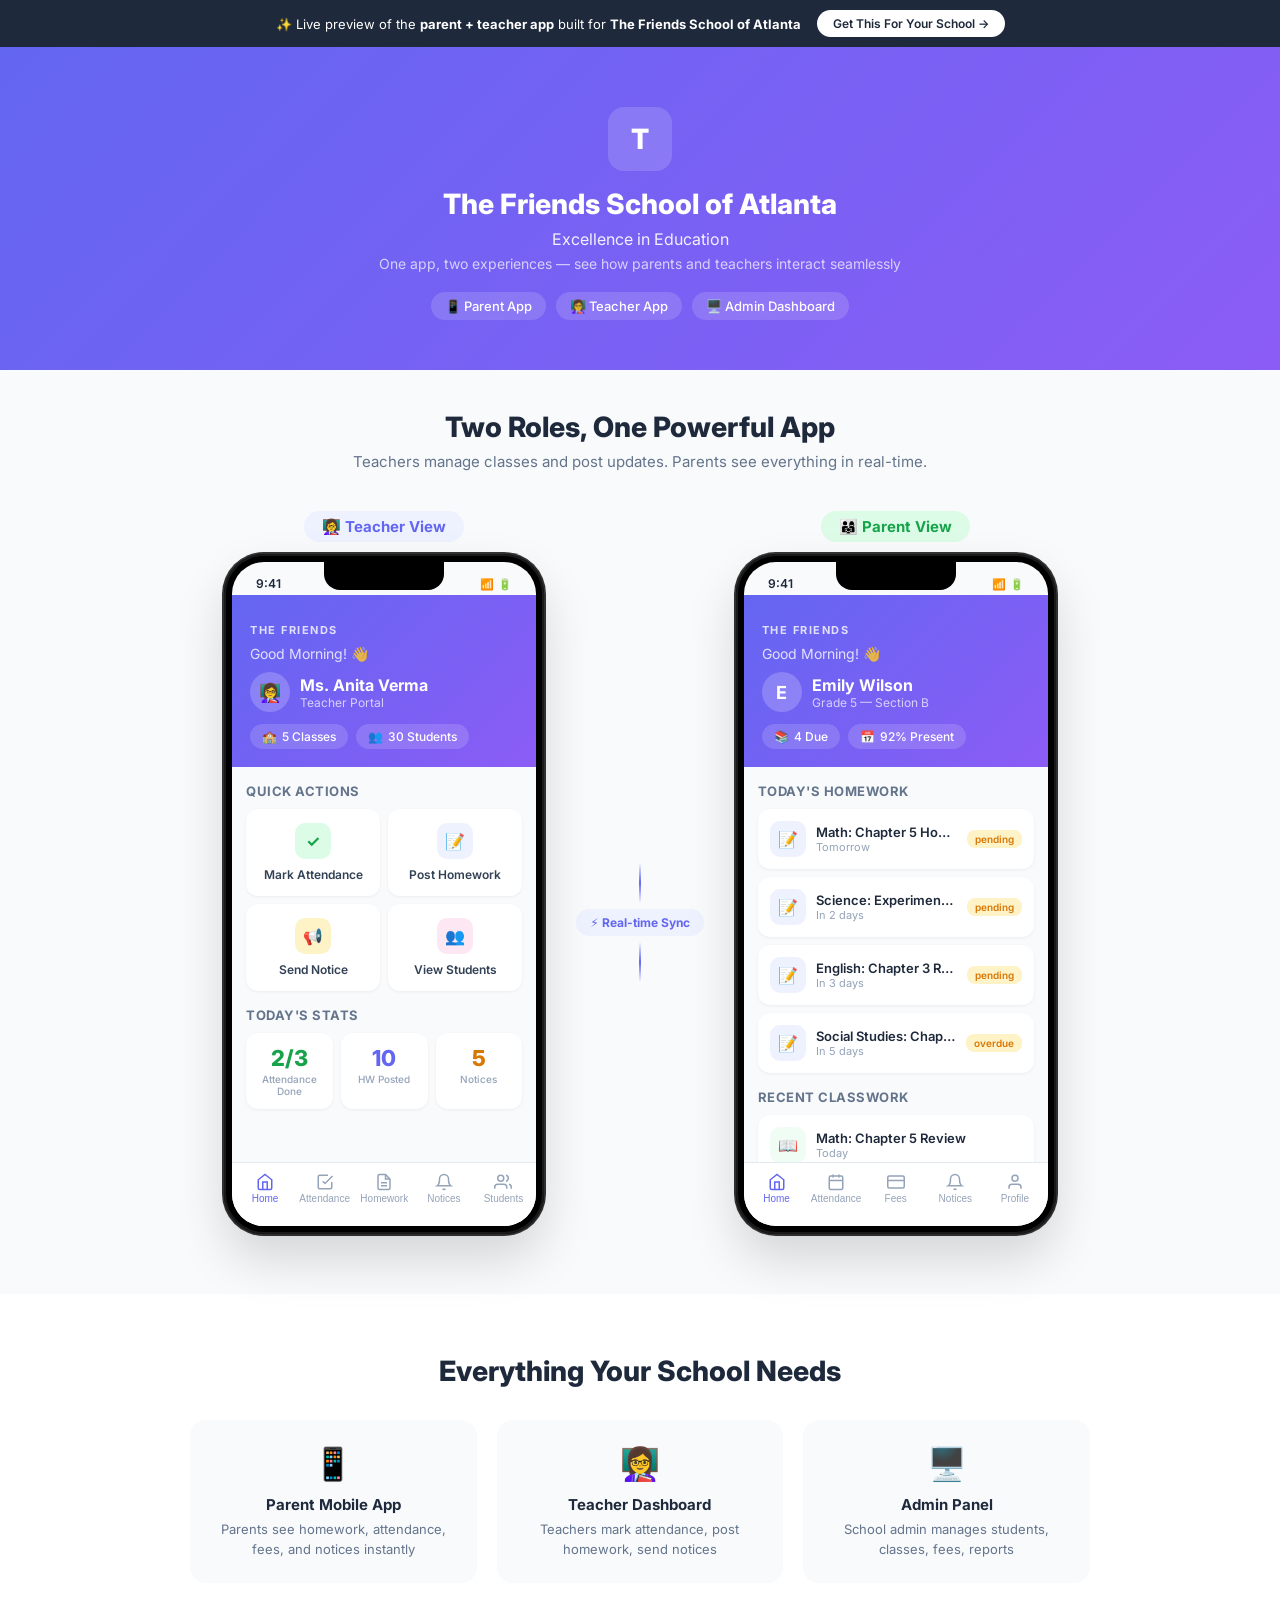
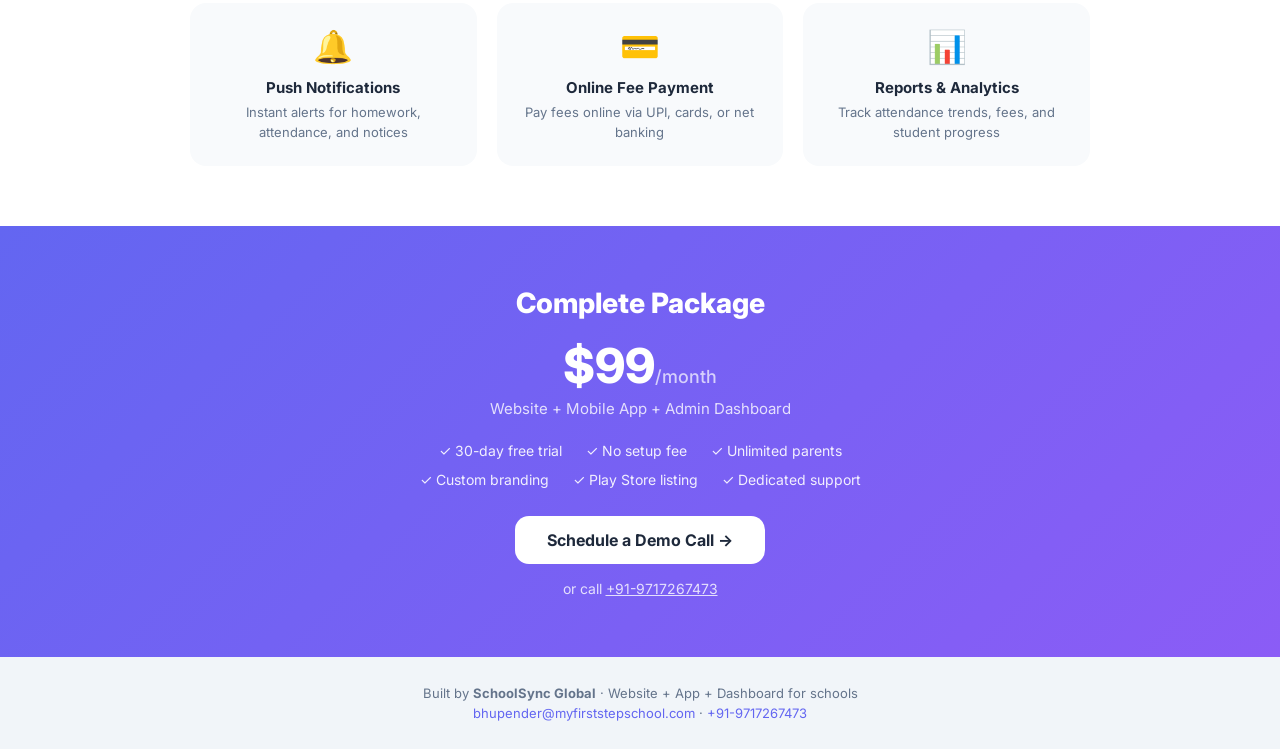
==== commit 832d489b: "Add app demo for The Friends School of Atlanta" ====
--- a/app/index.html
+++ b/app/index.html
@@ -20,11 +20,11 @@
   </div>
 
   <!-- Hero section -->
-  <div class="hero-section" style="background:linear-gradient(135deg,#3498db,#2ecc71)">
+  <div class="hero-section" style="background:linear-gradient(135deg,#6366F1,#8B5CF6)">
     <div class="hero-content">
       <div class="hero-logo" style="background:rgba(255,255,255,.15)">T</div>
       <h1>The Friends School of Atlanta</h1>
-      <p class="hero-tagline">Nurturing Hearts, Minds, and Spirits</p>
+      <p class="hero-tagline">Excellence in Education</p>
       <p class="hero-desc">One app, two experiences — see how parents and teachers interact seamlessly</p>
       <div class="hero-badges">
         <span class="hero-badge">📱 Parent App</span>
@@ -55,7 +55,7 @@
 
             <!-- Teacher: Dashboard -->
             <div class="app-screen active" data-screen="t-dashboard" data-phone="teacher">
-              <div class="screen-hero" style="background:linear-gradient(135deg,#3498db,#2ecc71)">
+              <div class="screen-hero" style="background:linear-gradient(135deg,#6366F1,#8B5CF6)">
                 <div class="app-name-bar">The Friends</div>
                 <div class="hero-greeting">Good Morning! 👋</div>
                 <div class="hero-student">
@@ -66,8 +66,8 @@
                   </div>
                 </div>
                 <div class="hero-chips">
-                  <div class="glass-chip"><span>🏫</span> 2 Classes</div>
-                  <div class="glass-chip"><span>👥</span> 32 Students</div>
+                  <div class="glass-chip"><span>🏫</span> 5 Classes</div>
+                  <div class="glass-chip"><span>👥</span> 30 Students</div>
                 </div>
               </div>
               <div class="screen-body">
@@ -93,18 +93,18 @@
                 <div class="section-label" style="margin-top:16px">Today's Stats</div>
                 <div class="stats-row">
                   <div class="stat-card"><div class="stat-num" style="color:#16A34A">2/3</div><div class="stat-lbl">Attendance Done</div></div>
-                  <div class="stat-card"><div class="stat-num" style="color:#6366F1">5</div><div class="stat-lbl">HW Posted</div></div>
-                  <div class="stat-card"><div class="stat-num" style="color:#D97706">3</div><div class="stat-lbl">Notices</div></div>
+                  <div class="stat-card"><div class="stat-num" style="color:#6366F1">10</div><div class="stat-lbl">HW Posted</div></div>
+                  <div class="stat-card"><div class="stat-num" style="color:#D97706">5</div><div class="stat-lbl">Notices</div></div>
                 </div>
               </div>
             </div>
 
             <!-- Teacher: Mark Attendance -->
             <div class="app-screen" data-screen="t-attendance" data-phone="teacher">
-              <div class="screen-hero compact" style="background:linear-gradient(135deg,#3498db,#2ecc71)">
+              <div class="screen-hero compact" style="background:linear-gradient(135deg,#6366F1,#8B5CF6)">
                 <div class="app-name-bar">The Friends</div>
                 <div class="screen-title">Mark Attendance</div>
-                <div class="screen-subtitle">Sunday, May 24, 2026</div>
+                <div class="screen-subtitle">Monday, May 25, 2026</div>
               </div>
               <div class="screen-body">
                 <div class="class-selector"><div class="class-chip active">Grade 3-A</div><div class="class-chip">Grade 3-B</div><div class="class-chip">Grade 4-A</div></div>
@@ -118,7 +118,7 @@
 
             <!-- Teacher: Post Homework -->
             <div class="app-screen" data-screen="t-homework" data-phone="teacher">
-              <div class="screen-hero compact" style="background:linear-gradient(135deg,#3498db,#2ecc71)">
+              <div class="screen-hero compact" style="background:linear-gradient(135deg,#6366F1,#8B5CF6)">
                 <div class="app-name-bar">The Friends</div>
                 <div class="screen-title">Homework</div>
                 <div class="screen-subtitle">Post &amp; Manage</div>
@@ -129,7 +129,7 @@
                   <div class="form-group"><label class="form-label">Subject</label><div class="form-select">Mathematics</div></div>
                   <div class="form-group"><label class="form-label">Title</label><div class="form-input-demo">Chapter 5 — Fractions Practice</div></div>
                   <div class="form-group"><label class="form-label">Due Date</label><div class="form-input-demo">Tomorrow</div></div>
-                  <button class="submit-btn" style="background:#3498db">📤 Post Homework</button>
+                  <button class="submit-btn" style="background:#6366F1">📤 Post Homework</button>
                 </div>
                 <div class="section-label" style="margin-top:16px">Recently Posted</div>
                 <div id="teacher-hw-list" class="card-list"></div>
@@ -138,7 +138,7 @@
 
             <!-- Teacher: Send Notice -->
             <div class="app-screen" data-screen="t-notices" data-phone="teacher">
-              <div class="screen-hero compact" style="background:linear-gradient(135deg,#3498db,#2ecc71)">
+              <div class="screen-hero compact" style="background:linear-gradient(135deg,#6366F1,#8B5CF6)">
                 <div class="app-name-bar">The Friends</div>
                 <div class="screen-title">Notices</div>
                 <div class="screen-subtitle">Post Announcements</div>
@@ -148,7 +148,7 @@
                   <div class="form-group"><label class="form-label">Target</label><div class="class-selector"><div class="class-chip active">All Classes</div><div class="class-chip">3-A</div><div class="class-chip">3-B</div></div></div>
                   <div class="form-group"><label class="form-label">Title</label><div class="form-input-demo">Annual Day Celebration</div></div>
                   <div class="form-group"><label class="form-label">Message</label><div class="form-textarea-demo">Our Annual Day will be held on June 15th. All parents are invited.</div></div>
-                  <button class="submit-btn" style="background:#3498db">📢 Post Notice</button>
+                  <button class="submit-btn" style="background:#6366F1">📢 Post Notice</button>
                 </div>
                 <div class="section-label" style="margin-top:16px">Recent</div>
                 <div id="teacher-notices-list" class="card-list"></div>
@@ -157,7 +157,7 @@
 
             <!-- Teacher: Students -->
             <div class="app-screen" data-screen="t-students" data-phone="teacher">
-              <div class="screen-hero compact" style="background:linear-gradient(135deg,#3498db,#2ecc71)">
+              <div class="screen-hero compact" style="background:linear-gradient(135deg,#6366F1,#8B5CF6)">
                 <div class="app-name-bar">The Friends</div>
                 <div class="screen-title">Students</div>
                 <div class="screen-subtitle">Class Directory</div>
@@ -200,12 +200,12 @@
 
             <!-- Parent: Home -->
             <div class="app-screen active" data-screen="p-home" data-phone="parent">
-              <div class="screen-hero" style="background:linear-gradient(135deg,#3498db,#2ecc71)">
+              <div class="screen-hero" style="background:linear-gradient(135deg,#6366F1,#8B5CF6)">
                 <div class="app-name-bar">The Friends</div>
                 <div class="hero-greeting">Good Morning! 👋</div>
                 <div class="hero-student">
-                  <div class="student-avatar">A</div>
-                  <div><div class="student-name">Ava Morales</div><div class="student-class">Grade 3 — Section A</div></div>
+                  <div class="student-avatar">E</div>
+                  <div><div class="student-name">Emily Wilson</div><div class="student-class">Grade 5 — Section B</div></div>
                 </div>
                 <div class="hero-chips">
                   <div class="glass-chip"><span>📚</span> 4 Due</div>
@@ -222,13 +222,13 @@
 
             <!-- Parent: Attendance -->
             <div class="app-screen" data-screen="p-attendance" data-phone="parent">
-              <div class="screen-hero compact" style="background:linear-gradient(135deg,#3498db,#2ecc71)">
+              <div class="screen-hero compact" style="background:linear-gradient(135deg,#6366F1,#8B5CF6)">
                 <div class="app-name-bar">The Friends</div>
                 <div class="screen-title">Attendance</div>
                 <div class="screen-subtitle">May Summary</div>
               </div>
               <div class="screen-body">
-                <div class="attendance-ring-area"><div class="ring-container"><svg class="progress-ring" viewBox="0 0 120 120"><circle class="ring-bg" cx="60" cy="60" r="52"/><circle class="ring-progress" cx="60" cy="60" r="52" stroke="#3498db" stroke-dasharray="326.7" stroke-dashoffset="26"/></svg><div class="ring-label">92%</div></div></div>
+                <div class="attendance-ring-area"><div class="ring-container"><svg class="progress-ring" viewBox="0 0 120 120"><circle class="ring-bg" cx="60" cy="60" r="52"/><circle class="ring-progress" cx="60" cy="60" r="52" stroke="#6366F1" stroke-dasharray="326.7" stroke-dashoffset="26"/></svg><div class="ring-label">92%</div></div></div>
                 <div class="attendance-stats">
                   <div class="att-stat present"><div class="att-num">22</div><div class="att-label">Present</div></div>
                   <div class="att-stat absent"><div class="att-num">2</div><div class="att-label">Absent</div></div>
@@ -241,13 +241,13 @@
 
             <!-- Parent: Fees -->
             <div class="app-screen" data-screen="p-fees" data-phone="parent">
-              <div class="screen-hero compact" style="background:linear-gradient(135deg,#3498db,#2ecc71)">
+              <div class="screen-hero compact" style="background:linear-gradient(135deg,#6366F1,#8B5CF6)">
                 <div class="app-name-bar">The Friends</div>
                 <div class="screen-title">Fees</div>
                 <div class="screen-subtitle">Payment Summary</div>
               </div>
               <div class="screen-body">
-                <div class="fee-summary"><div class="fee-total"><div class="fee-amount">$1,650</div><div class="fee-label">Total This Term</div></div><div class="fee-chips"><div class="fee-chip paid"><span>✓</span> <span>2</span> Paid</div><div class="fee-chip pending"><span>!</span> <span>2</span> Pending</div></div></div>
+                <div class="fee-summary"><div class="fee-total"><div class="fee-amount">$1,550</div><div class="fee-label">Total This Term</div></div><div class="fee-chips"><div class="fee-chip paid"><span>✓</span> <span>2</span> Paid</div><div class="fee-chip pending"><span>!</span> <span>2</span> Pending</div></div></div>
                 <div class="section-label">Fee Details</div>
                 <div id="fees-list" class="card-list"></div>
               </div>
@@ -255,7 +255,7 @@
 
             <!-- Parent: Notices -->
             <div class="app-screen" data-screen="p-notices" data-phone="parent">
-              <div class="screen-hero compact" style="background:linear-gradient(135deg,#3498db,#2ecc71)">
+              <div class="screen-hero compact" style="background:linear-gradient(135deg,#6366F1,#8B5CF6)">
                 <div class="app-name-bar">The Friends</div>
                 <div class="screen-title">Notices</div>
                 <div class="screen-subtitle">School Announcements</div>
@@ -265,18 +265,18 @@
 
             <!-- Parent: Profile -->
             <div class="app-screen" data-screen="p-profile" data-phone="parent">
-              <div class="screen-hero compact" style="background:linear-gradient(135deg,#3498db,#2ecc71)">
+              <div class="screen-hero compact" style="background:linear-gradient(135deg,#6366F1,#8B5CF6)">
                 <div class="app-name-bar">The Friends</div>
                 <div class="screen-title">Profile</div>
                 <div class="screen-subtitle">Student Information</div>
               </div>
               <div class="screen-body">
-                <div class="profile-header"><div class="profile-avatar" style="background:linear-gradient(135deg,#3498db,#2ecc71)">A</div><div class="profile-name">Ava Morales</div><div class="profile-class">Grade 3 — Section A · Roll No. 12</div></div>
+                <div class="profile-header"><div class="profile-avatar" style="background:linear-gradient(135deg,#6366F1,#8B5CF6)">E</div><div class="profile-name">Emily Wilson</div><div class="profile-class">Grade 5 — Section B · Roll No. 12</div></div>
                 <div class="profile-details">
                   <div class="profile-row"><span class="profile-icon">🏫</span><div><div class="pd-label">School</div><div class="pd-value">The Friends School of Atlanta</div></div></div>
-                  <div class="profile-row"><span class="profile-icon">👨‍👩‍👧</span><div><div class="pd-label">Parent</div><div class="pd-value">Mr. and Mrs. Morales</div></div></div>
+                  <div class="profile-row"><span class="profile-icon">👨‍👩‍👧</span><div><div class="pd-label">Parent</div><div class="pd-value">Mr. and Mrs. Wilson</div></div></div>
                   <div class="profile-row"><span class="profile-icon">📞</span><div><div class="pd-label">Contact</div><div class="pd-value">123-456-7890</div></div></div>
-                  <div class="profile-row"><span class="profile-icon">📧</span><div><div class="pd-label">Email</div><div class="pd-value">morales@example.com</div></div></div>
+                  <div class="profile-row"><span class="profile-icon">📧</span><div><div class="pd-label">Email</div><div class="pd-value">wilson@example.com</div></div></div>
                   <div class="profile-row"><span class="profile-icon">🩸</span><div><div class="pd-label">Blood Group</div><div class="pd-value">O+</div></div></div>
                 </div>
               </div>
@@ -311,7 +311,7 @@
   </div>
 
   <!-- Pricing -->
-  <div class="pricing-section" style="background:linear-gradient(135deg,#3498db,#2ecc71)">
+  <div class="pricing-section" style="background:linear-gradient(135deg,#6366F1,#8B5CF6)">
     <div class="pricing-inner">
       <h2>Complete Package</h2>
       <div class="pricing-price">$99<span>/month</span></div>
@@ -329,7 +329,7 @@
     </div>
   </footer>
 
-  <script>window.__SCHOOL_CONFIG__ = {"homework":[{"subject":"Math","title":"Chapter 6 Homework","due":"Tomorrow","status":"pending"},{"subject":"Science","title":"Experiment 3 Report","due":"2 days","status":"overdue"},{"subject":"English","title":"Reading Comprehension","due":"3 days","status":"pending"},{"subject":"Social Studies","title":"Geography Project","due":"5 days","status":"pending"}],"classwork":[{"subject":"Math","title":"Chapter 5 Review","date":"Yesterday"},{"subject":"Science","title":"Experiment 2","date":"Yesterday"},{"subject":"English","title":"Reading Comprehension","date":"Today"}],"absences":[{"date":"2024-02-10","reason":"Illness","status":"approved"},{"date":"2024-02-15","reason":"Personal","status":"approved"}],"fees":[{"type":"Tuition","amount":"$1,000","due":"2024-02-15","status":"Paid"},{"type":"Activity","amount":"$50","due":"2024-02-10","status":"Pending"},{"type":"Transport","amount":"$100","due":"2024-02-15","status":"Paid"},{"type":"Books","amount":"₹500","due":"2024-02-10","status":"Pending"}],"notices":[{"title":"Spring Break Schedule","body":"Spring break will begin on March 10th and end on March 17th. Please make arrangements for your child's care during this time.","date":"2024-02-10"},{"title":"Parent-Teacher Conference","body":"Parent-teacher conferences will be held on March 15th. Please sign up for a time slot with your child's teacher.","date":"2024-02-15"},{"title":"School Closure","body":"The school will be closed on February 20th due to inclement weather.","date":"2024-02-15"},{"title":"New Policy","body":"A new policy will be implemented starting March 1st. Please review the policy with your child.","date":"2024-02-10"}],"teacher":{"students":[{"name":"Ava Morales","roll":1,"parent":"Morales","color":"#f1c40f","textColor":"#000000"},{"name":"Ethan Lee","roll":2,"parent":"Lee","color":"#8e24aa","textColor":"#ffffff"},{"name":"Lily Patel","roll":3,"parent":"Patel","color":"#4CAF50","textColor":"#ffffff"},{"name":"Noah Brown","roll":4,"parent":"Brown","color":"#e74c3c","textColor":"#ffffff"},{"name":"Emily Chen","roll":5,"parent":"Chen","color":"#9b59b6","textColor":"#ffffff"},{"name":"Olivia White","roll":6,"parent":"White","color":"#1abc9c","textColor":"#ffffff"},{"name":"Mia Hall","roll":7,"parent":"Hall","color":"#f1c40f","textColor":"#000000"},{"name":"Jackson Hall","roll":8,"parent":"Hall","color":"#8e24aa","textColor":"#ffffff"},{"name":"Sophia Hall","roll":9,"parent":"Hall","color":"#4CAF50","textColor":"#ffffff"},{"name":"Benjamin Brown","roll":10,"parent":"Brown","color":"#e74c3c","textColor":"#ffffff"}],"recentHomework":[{"subject":"Math","title":"Chapter 5 Homework","class":"Grade 3","date":"2024-02-15"},{"subject":"Science","title":"Experiment 2 Report","class":"Grade 3","date":"2024-02-12"},{"subject":"English","title":"Reading Comprehension","class":"Grade 3","date":"2024-02-10"}],"recentNotices":[{"title":"Spring Break Schedule","target":"Grade 3","date":"2024-03-10"},{"title":"Parent-Teacher Conference","target":"Grade 3","date":"2024-03-15"}]}};</script>
+  <script>window.__SCHOOL_CONFIG__ = {"homework":[{"subject":"Math","title":"Chapter 5 Homework","due":"Tomorrow","status":"pending"},{"subject":"Science","title":"Experiment 3 Report","due":"In 2 days","status":"pending"},{"subject":"English","title":"Chapter 3 Reading Comprehension","due":"In 3 days","status":"pending"},{"subject":"Social Studies","title":"Chapter 2 Project","due":"In 5 days","status":"overdue"}],"classwork":[{"subject":"Math","title":"Chapter 5 Review","date":"Today"},{"subject":"Science","title":"Experiment 2","date":"Yesterday"},{"subject":"English","title":"Chapter 3 Discussion","date":"Yesterday"}],"absences":[{"date":"2024-05-15","reason":"Illness","status":"approved"},{"date":"2024-05-18","reason":"Family Emergency","status":"approved"}],"fees":[{"type":"Tuition","amount":"$1200","due":"2024-06-01","status":"Pending"},{"type":"Activity Fee","amount":"$100","due":"2024-05-25","status":"Paid"},{"type":"Transportation Fee","amount":"$50","due":"2024-06-01","status":"Pending"},{"type":"Books and Materials","amount":"$200","due":"2024-05-25","status":"Paid"}],"notices":[{"title":"Field Trip to the Zoo","body":"Dear parents, we are excited to announce a field trip to the zoo on May 20th. Please sign and return the permission slip by May 15th.","date":"2024-05-05"},{"title":"Parent-Teacher Conference","body":"Dear parents, we will be holding parent-teacher conferences on May 22nd. Please schedule a meeting with your child's teacher.","date":"2024-05-05"},{"title":"Spring Break","body":"Dear students and parents, we will be on spring break from March 25th to April 1st. Enjoy your break!","date":"2024-02-25"},{"title":"School Closures","body":"Dear parents, please note that the school will be closed on February 12th and 13th due to inclement weather.","date":"2024-02-05"}],"teacher":{"students":[{"name":"Emily Wilson","roll":1,"parent":"Wilson","color":"#f1c40f","textColor":"#ffffff"},{"name":"Oliver Brown","roll":2,"parent":"Brown","color":"#3498db","textColor":"#ffffff"},{"name":"Ava Davis","roll":3,"parent":"Davis","color":"#f1c40f","textColor":"#ffffff"},{"name":"Liam White","roll":4,"parent":"White","color":"#3498db","textColor":"#ffffff"},{"name":"Isabella Hall","roll":5,"parent":"Hall","color":"#f1c40f","textColor":"#ffffff"},{"name":"Ethan Martin","roll":6,"parent":"Martin","color":"#3498db","textColor":"#ffffff"},{"name":"Sophia Garcia","roll":7,"parent":"Garcia","color":"#f1c40f","textColor":"#ffffff"},{"name":"Noah Lee","roll":8,"parent":"Lee","color":"#3498db","textColor":"#ffffff"},{"name":"Mia Patel","roll":9,"parent":"Patel","color":"#f1c40f","textColor":"#ffffff"},{"name":"Logan Kim","roll":10,"parent":"Kim","color":"#3498db","textColor":"#ffffff"}],"recentHomework":[{"subject":"Math","title":"Chapter 5 Homework","class":"Grade 5","date":"2024-05-18"},{"subject":"Science","title":"Experiment 3 Report","class":"Grade 5","date":"2024-05-15"},{"subject":"English","title":"Chapter 3 Reading Comprehension","class":"Grade 5","date":"2024-05-12"}],"recentNotices":[{"title":"Field Trip to the Zoo","target":"Grade 5","date":"2024-05-20"},{"title":"Parent-Teacher Conference","target":"Grade 5","date":"2024-05-22"}]}};</script>
   <script src="/app/app.js"></script>
 </body>
 </html>
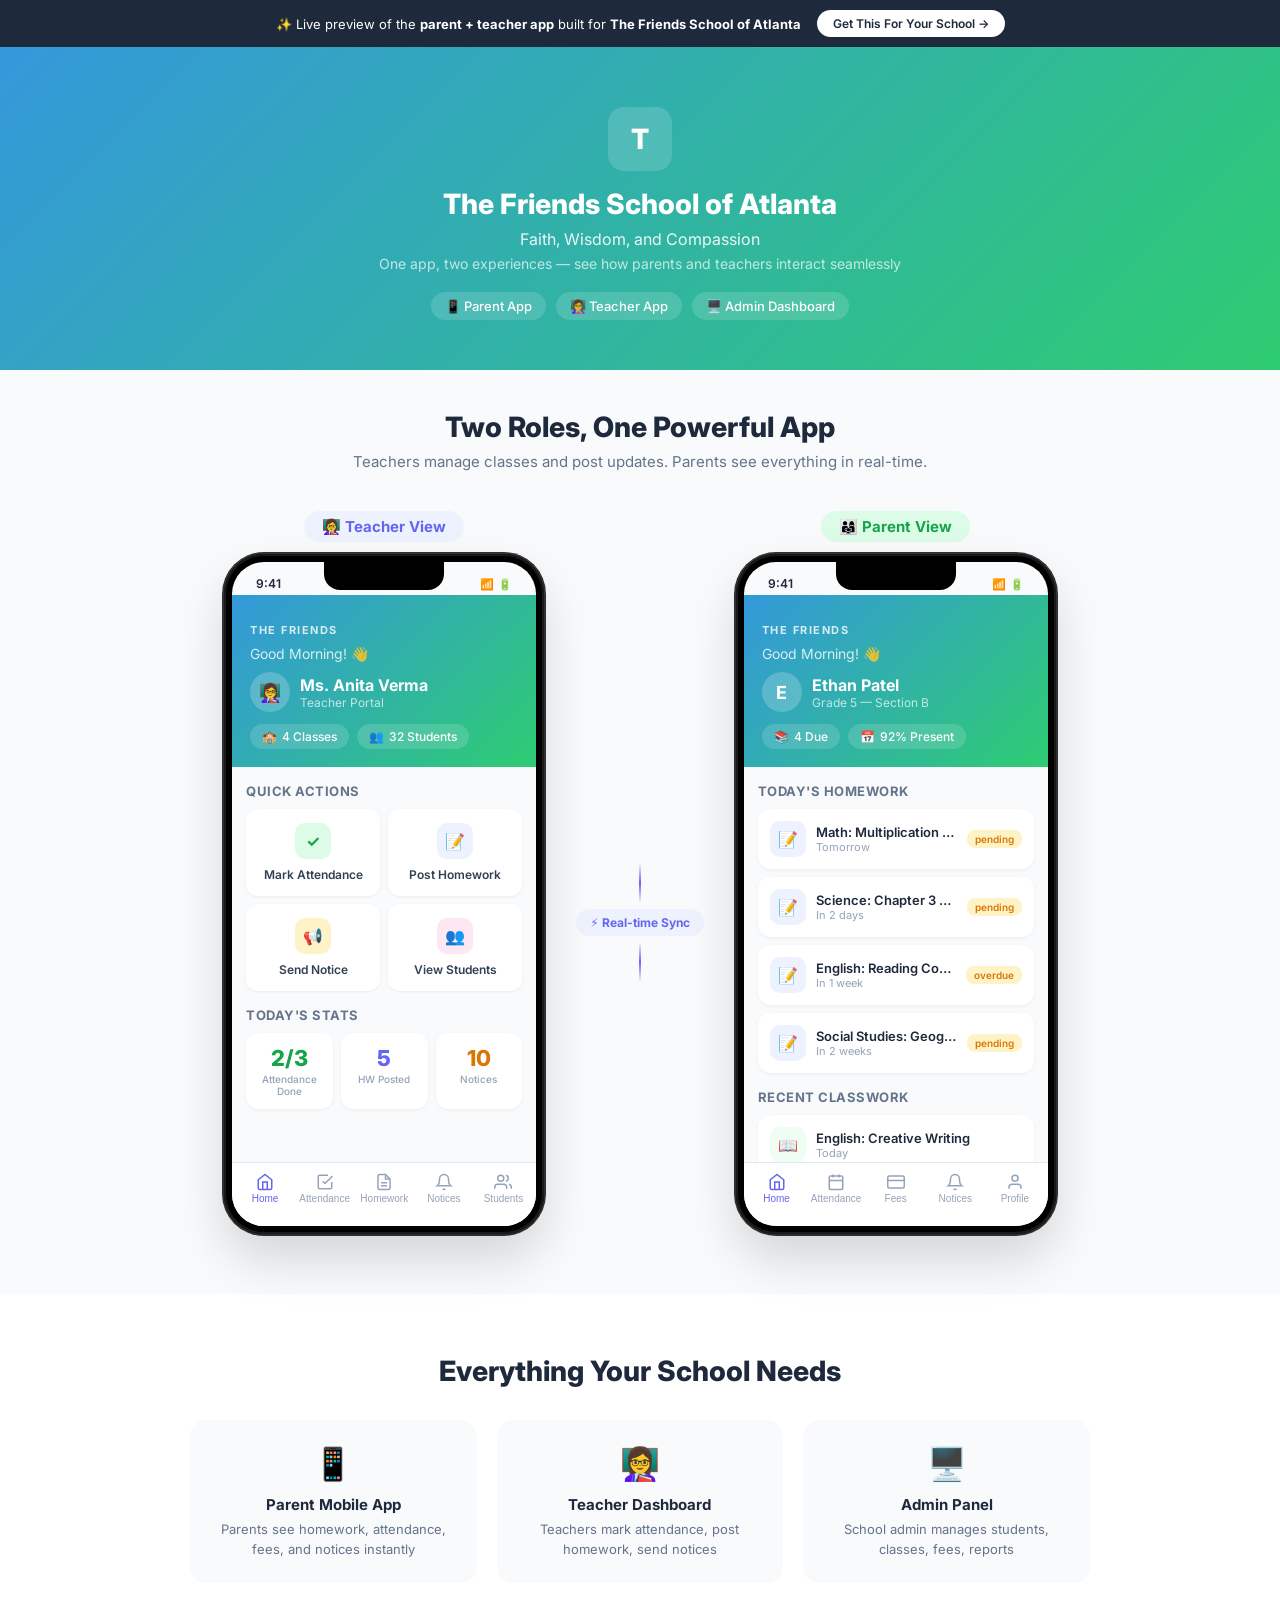
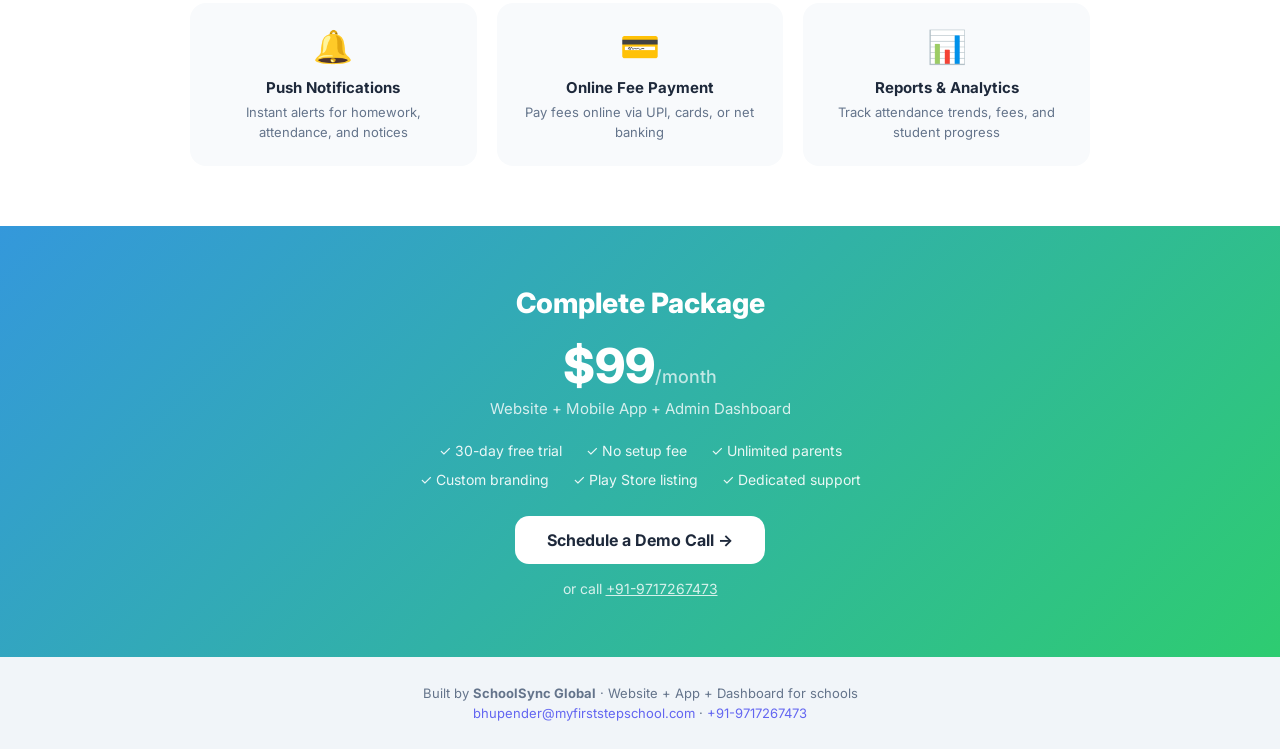
==== commit 0a8c4f5f: "Add app demo for The Friends School of Atlanta" ====
--- a/app/index.html
+++ b/app/index.html
@@ -20,11 +20,11 @@
   </div>
 
   <!-- Hero section -->
-  <div class="hero-section" style="background:linear-gradient(135deg,#6366F1,#8B5CF6)">
+  <div class="hero-section" style="background:linear-gradient(135deg,#3498db,#2ecc71)">
     <div class="hero-content">
       <div class="hero-logo" style="background:rgba(255,255,255,.15)">T</div>
       <h1>The Friends School of Atlanta</h1>
-      <p class="hero-tagline">Excellence in Education</p>
+      <p class="hero-tagline">Faith, Wisdom, and Compassion</p>
       <p class="hero-desc">One app, two experiences — see how parents and teachers interact seamlessly</p>
       <div class="hero-badges">
         <span class="hero-badge">📱 Parent App</span>
@@ -55,7 +55,7 @@
 
             <!-- Teacher: Dashboard -->
             <div class="app-screen active" data-screen="t-dashboard" data-phone="teacher">
-              <div class="screen-hero" style="background:linear-gradient(135deg,#6366F1,#8B5CF6)">
+              <div class="screen-hero" style="background:linear-gradient(135deg,#3498db,#2ecc71)">
                 <div class="app-name-bar">The Friends</div>
                 <div class="hero-greeting">Good Morning! 👋</div>
                 <div class="hero-student">
@@ -66,8 +66,8 @@
                   </div>
                 </div>
                 <div class="hero-chips">
-                  <div class="glass-chip"><span>🏫</span> 5 Classes</div>
-                  <div class="glass-chip"><span>👥</span> 30 Students</div>
+                  <div class="glass-chip"><span>🏫</span> 4 Classes</div>
+                  <div class="glass-chip"><span>👥</span> 32 Students</div>
                 </div>
               </div>
               <div class="screen-body">
@@ -93,15 +93,15 @@
                 <div class="section-label" style="margin-top:16px">Today's Stats</div>
                 <div class="stats-row">
                   <div class="stat-card"><div class="stat-num" style="color:#16A34A">2/3</div><div class="stat-lbl">Attendance Done</div></div>
-                  <div class="stat-card"><div class="stat-num" style="color:#6366F1">10</div><div class="stat-lbl">HW Posted</div></div>
-                  <div class="stat-card"><div class="stat-num" style="color:#D97706">5</div><div class="stat-lbl">Notices</div></div>
+                  <div class="stat-card"><div class="stat-num" style="color:#6366F1">5</div><div class="stat-lbl">HW Posted</div></div>
+                  <div class="stat-card"><div class="stat-num" style="color:#D97706">10</div><div class="stat-lbl">Notices</div></div>
                 </div>
               </div>
             </div>
 
             <!-- Teacher: Mark Attendance -->
             <div class="app-screen" data-screen="t-attendance" data-phone="teacher">
-              <div class="screen-hero compact" style="background:linear-gradient(135deg,#6366F1,#8B5CF6)">
+              <div class="screen-hero compact" style="background:linear-gradient(135deg,#3498db,#2ecc71)">
                 <div class="app-name-bar">The Friends</div>
                 <div class="screen-title">Mark Attendance</div>
                 <div class="screen-subtitle">Monday, May 25, 2026</div>
@@ -118,7 +118,7 @@
 
             <!-- Teacher: Post Homework -->
             <div class="app-screen" data-screen="t-homework" data-phone="teacher">
-              <div class="screen-hero compact" style="background:linear-gradient(135deg,#6366F1,#8B5CF6)">
+              <div class="screen-hero compact" style="background:linear-gradient(135deg,#3498db,#2ecc71)">
                 <div class="app-name-bar">The Friends</div>
                 <div class="screen-title">Homework</div>
                 <div class="screen-subtitle">Post &amp; Manage</div>
@@ -129,7 +129,7 @@
                   <div class="form-group"><label class="form-label">Subject</label><div class="form-select">Mathematics</div></div>
                   <div class="form-group"><label class="form-label">Title</label><div class="form-input-demo">Chapter 5 — Fractions Practice</div></div>
                   <div class="form-group"><label class="form-label">Due Date</label><div class="form-input-demo">Tomorrow</div></div>
-                  <button class="submit-btn" style="background:#6366F1">📤 Post Homework</button>
+                  <button class="submit-btn" style="background:#3498db">📤 Post Homework</button>
                 </div>
                 <div class="section-label" style="margin-top:16px">Recently Posted</div>
                 <div id="teacher-hw-list" class="card-list"></div>
@@ -138,7 +138,7 @@
 
             <!-- Teacher: Send Notice -->
             <div class="app-screen" data-screen="t-notices" data-phone="teacher">
-              <div class="screen-hero compact" style="background:linear-gradient(135deg,#6366F1,#8B5CF6)">
+              <div class="screen-hero compact" style="background:linear-gradient(135deg,#3498db,#2ecc71)">
                 <div class="app-name-bar">The Friends</div>
                 <div class="screen-title">Notices</div>
                 <div class="screen-subtitle">Post Announcements</div>
@@ -148,7 +148,7 @@
                   <div class="form-group"><label class="form-label">Target</label><div class="class-selector"><div class="class-chip active">All Classes</div><div class="class-chip">3-A</div><div class="class-chip">3-B</div></div></div>
                   <div class="form-group"><label class="form-label">Title</label><div class="form-input-demo">Annual Day Celebration</div></div>
                   <div class="form-group"><label class="form-label">Message</label><div class="form-textarea-demo">Our Annual Day will be held on June 15th. All parents are invited.</div></div>
-                  <button class="submit-btn" style="background:#6366F1">📢 Post Notice</button>
+                  <button class="submit-btn" style="background:#3498db">📢 Post Notice</button>
                 </div>
                 <div class="section-label" style="margin-top:16px">Recent</div>
                 <div id="teacher-notices-list" class="card-list"></div>
@@ -157,7 +157,7 @@
 
             <!-- Teacher: Students -->
             <div class="app-screen" data-screen="t-students" data-phone="teacher">
-              <div class="screen-hero compact" style="background:linear-gradient(135deg,#6366F1,#8B5CF6)">
+              <div class="screen-hero compact" style="background:linear-gradient(135deg,#3498db,#2ecc71)">
                 <div class="app-name-bar">The Friends</div>
                 <div class="screen-title">Students</div>
                 <div class="screen-subtitle">Class Directory</div>
@@ -200,12 +200,12 @@
 
             <!-- Parent: Home -->
             <div class="app-screen active" data-screen="p-home" data-phone="parent">
-              <div class="screen-hero" style="background:linear-gradient(135deg,#6366F1,#8B5CF6)">
+              <div class="screen-hero" style="background:linear-gradient(135deg,#3498db,#2ecc71)">
                 <div class="app-name-bar">The Friends</div>
                 <div class="hero-greeting">Good Morning! 👋</div>
                 <div class="hero-student">
                   <div class="student-avatar">E</div>
-                  <div><div class="student-name">Emily Wilson</div><div class="student-class">Grade 5 — Section B</div></div>
+                  <div><div class="student-name">Ethan Patel</div><div class="student-class">Grade 5 — Section B</div></div>
                 </div>
                 <div class="hero-chips">
                   <div class="glass-chip"><span>📚</span> 4 Due</div>
@@ -222,13 +222,13 @@
 
             <!-- Parent: Attendance -->
             <div class="app-screen" data-screen="p-attendance" data-phone="parent">
-              <div class="screen-hero compact" style="background:linear-gradient(135deg,#6366F1,#8B5CF6)">
+              <div class="screen-hero compact" style="background:linear-gradient(135deg,#3498db,#2ecc71)">
                 <div class="app-name-bar">The Friends</div>
                 <div class="screen-title">Attendance</div>
                 <div class="screen-subtitle">May Summary</div>
               </div>
               <div class="screen-body">
-                <div class="attendance-ring-area"><div class="ring-container"><svg class="progress-ring" viewBox="0 0 120 120"><circle class="ring-bg" cx="60" cy="60" r="52"/><circle class="ring-progress" cx="60" cy="60" r="52" stroke="#6366F1" stroke-dasharray="326.7" stroke-dashoffset="26"/></svg><div class="ring-label">92%</div></div></div>
+                <div class="attendance-ring-area"><div class="ring-container"><svg class="progress-ring" viewBox="0 0 120 120"><circle class="ring-bg" cx="60" cy="60" r="52"/><circle class="ring-progress" cx="60" cy="60" r="52" stroke="#3498db" stroke-dasharray="326.7" stroke-dashoffset="26"/></svg><div class="ring-label">92%</div></div></div>
                 <div class="attendance-stats">
                   <div class="att-stat present"><div class="att-num">22</div><div class="att-label">Present</div></div>
                   <div class="att-stat absent"><div class="att-num">2</div><div class="att-label">Absent</div></div>
@@ -241,13 +241,13 @@
 
             <!-- Parent: Fees -->
             <div class="app-screen" data-screen="p-fees" data-phone="parent">
-              <div class="screen-hero compact" style="background:linear-gradient(135deg,#6366F1,#8B5CF6)">
+              <div class="screen-hero compact" style="background:linear-gradient(135deg,#3498db,#2ecc71)">
                 <div class="app-name-bar">The Friends</div>
                 <div class="screen-title">Fees</div>
                 <div class="screen-subtitle">Payment Summary</div>
               </div>
               <div class="screen-body">
-                <div class="fee-summary"><div class="fee-total"><div class="fee-amount">$1,550</div><div class="fee-label">Total This Term</div></div><div class="fee-chips"><div class="fee-chip paid"><span>✓</span> <span>2</span> Paid</div><div class="fee-chip pending"><span>!</span> <span>2</span> Pending</div></div></div>
+                <div class="fee-summary"><div class="fee-total"><div class="fee-amount">$3,700</div><div class="fee-label">Total This Term</div></div><div class="fee-chips"><div class="fee-chip paid"><span>✓</span> <span>2</span> Paid</div><div class="fee-chip pending"><span>!</span> <span>2</span> Pending</div></div></div>
                 <div class="section-label">Fee Details</div>
                 <div id="fees-list" class="card-list"></div>
               </div>
@@ -255,7 +255,7 @@
 
             <!-- Parent: Notices -->
             <div class="app-screen" data-screen="p-notices" data-phone="parent">
-              <div class="screen-hero compact" style="background:linear-gradient(135deg,#6366F1,#8B5CF6)">
+              <div class="screen-hero compact" style="background:linear-gradient(135deg,#3498db,#2ecc71)">
                 <div class="app-name-bar">The Friends</div>
                 <div class="screen-title">Notices</div>
                 <div class="screen-subtitle">School Announcements</div>
@@ -265,18 +265,18 @@
 
             <!-- Parent: Profile -->
             <div class="app-screen" data-screen="p-profile" data-phone="parent">
-              <div class="screen-hero compact" style="background:linear-gradient(135deg,#6366F1,#8B5CF6)">
+              <div class="screen-hero compact" style="background:linear-gradient(135deg,#3498db,#2ecc71)">
                 <div class="app-name-bar">The Friends</div>
                 <div class="screen-title">Profile</div>
                 <div class="screen-subtitle">Student Information</div>
               </div>
               <div class="screen-body">
-                <div class="profile-header"><div class="profile-avatar" style="background:linear-gradient(135deg,#6366F1,#8B5CF6)">E</div><div class="profile-name">Emily Wilson</div><div class="profile-class">Grade 5 — Section B · Roll No. 12</div></div>
+                <div class="profile-header"><div class="profile-avatar" style="background:linear-gradient(135deg,#3498db,#2ecc71)">E</div><div class="profile-name">Ethan Patel</div><div class="profile-class">Grade 5 — Section B · Roll No. 12</div></div>
                 <div class="profile-details">
                   <div class="profile-row"><span class="profile-icon">🏫</span><div><div class="pd-label">School</div><div class="pd-value">The Friends School of Atlanta</div></div></div>
-                  <div class="profile-row"><span class="profile-icon">👨‍👩‍👧</span><div><div class="pd-label">Parent</div><div class="pd-value">Mr. and Mrs. Wilson</div></div></div>
+                  <div class="profile-row"><span class="profile-icon">👨‍👩‍👧</span><div><div class="pd-label">Parent</div><div class="pd-value">Rahul and Nalini Patel</div></div></div>
                   <div class="profile-row"><span class="profile-icon">📞</span><div><div class="pd-label">Contact</div><div class="pd-value">123-456-7890</div></div></div>
-                  <div class="profile-row"><span class="profile-icon">📧</span><div><div class="pd-label">Email</div><div class="pd-value">wilson@example.com</div></div></div>
+                  <div class="profile-row"><span class="profile-icon">📧</span><div><div class="pd-label">Email</div><div class="pd-value">patel.r@friendsatlanta.org</div></div></div>
                   <div class="profile-row"><span class="profile-icon">🩸</span><div><div class="pd-label">Blood Group</div><div class="pd-value">O+</div></div></div>
                 </div>
               </div>
@@ -311,7 +311,7 @@
   </div>
 
   <!-- Pricing -->
-  <div class="pricing-section" style="background:linear-gradient(135deg,#6366F1,#8B5CF6)">
+  <div class="pricing-section" style="background:linear-gradient(135deg,#3498db,#2ecc71)">
     <div class="pricing-inner">
       <h2>Complete Package</h2>
       <div class="pricing-price">$99<span>/month</span></div>
@@ -329,7 +329,7 @@
     </div>
   </footer>
 
-  <script>window.__SCHOOL_CONFIG__ = {"homework":[{"subject":"Math","title":"Chapter 5 Homework","due":"Tomorrow","status":"pending"},{"subject":"Science","title":"Experiment 3 Report","due":"In 2 days","status":"pending"},{"subject":"English","title":"Chapter 3 Reading Comprehension","due":"In 3 days","status":"pending"},{"subject":"Social Studies","title":"Chapter 2 Project","due":"In 5 days","status":"overdue"}],"classwork":[{"subject":"Math","title":"Chapter 5 Review","date":"Today"},{"subject":"Science","title":"Experiment 2","date":"Yesterday"},{"subject":"English","title":"Chapter 3 Discussion","date":"Yesterday"}],"absences":[{"date":"2024-05-15","reason":"Illness","status":"approved"},{"date":"2024-05-18","reason":"Family Emergency","status":"approved"}],"fees":[{"type":"Tuition","amount":"$1200","due":"2024-06-01","status":"Pending"},{"type":"Activity Fee","amount":"$100","due":"2024-05-25","status":"Paid"},{"type":"Transportation Fee","amount":"$50","due":"2024-06-01","status":"Pending"},{"type":"Books and Materials","amount":"$200","due":"2024-05-25","status":"Paid"}],"notices":[{"title":"Field Trip to the Zoo","body":"Dear parents, we are excited to announce a field trip to the zoo on May 20th. Please sign and return the permission slip by May 15th.","date":"2024-05-05"},{"title":"Parent-Teacher Conference","body":"Dear parents, we will be holding parent-teacher conferences on May 22nd. Please schedule a meeting with your child's teacher.","date":"2024-05-05"},{"title":"Spring Break","body":"Dear students and parents, we will be on spring break from March 25th to April 1st. Enjoy your break!","date":"2024-02-25"},{"title":"School Closures","body":"Dear parents, please note that the school will be closed on February 12th and 13th due to inclement weather.","date":"2024-02-05"}],"teacher":{"students":[{"name":"Emily Wilson","roll":1,"parent":"Wilson","color":"#f1c40f","textColor":"#ffffff"},{"name":"Oliver Brown","roll":2,"parent":"Brown","color":"#3498db","textColor":"#ffffff"},{"name":"Ava Davis","roll":3,"parent":"Davis","color":"#f1c40f","textColor":"#ffffff"},{"name":"Liam White","roll":4,"parent":"White","color":"#3498db","textColor":"#ffffff"},{"name":"Isabella Hall","roll":5,"parent":"Hall","color":"#f1c40f","textColor":"#ffffff"},{"name":"Ethan Martin","roll":6,"parent":"Martin","color":"#3498db","textColor":"#ffffff"},{"name":"Sophia Garcia","roll":7,"parent":"Garcia","color":"#f1c40f","textColor":"#ffffff"},{"name":"Noah Lee","roll":8,"parent":"Lee","color":"#3498db","textColor":"#ffffff"},{"name":"Mia Patel","roll":9,"parent":"Patel","color":"#f1c40f","textColor":"#ffffff"},{"name":"Logan Kim","roll":10,"parent":"Kim","color":"#3498db","textColor":"#ffffff"}],"recentHomework":[{"subject":"Math","title":"Chapter 5 Homework","class":"Grade 5","date":"2024-05-18"},{"subject":"Science","title":"Experiment 3 Report","class":"Grade 5","date":"2024-05-15"},{"subject":"English","title":"Chapter 3 Reading Comprehension","class":"Grade 5","date":"2024-05-12"}],"recentNotices":[{"title":"Field Trip to the Zoo","target":"Grade 5","date":"2024-05-20"},{"title":"Parent-Teacher Conference","target":"Grade 5","date":"2024-05-22"}]}};</script>
+  <script>window.__SCHOOL_CONFIG__ = {"homework":[{"subject":"Math","title":"Multiplication Practice","due":"Tomorrow","status":"pending"},{"subject":"Science","title":"Chapter 3 Review","due":"In 2 days","status":"pending"},{"subject":"English","title":"Reading Comprehension","due":"In 1 week","status":"overdue"},{"subject":"Social Studies","title":"Geography Project","due":"In 2 weeks","status":"pending"}],"classwork":[{"subject":"English","title":"Creative Writing","date":"Today"},{"subject":"Science","title":"Experiment 2","date":"Yesterday"},{"subject":"Math","title":"Quiz","date":"2 days ago"}],"absences":[{"date":"2024-05-10","reason":"Illness","status":"approved"},{"date":"2024-05-15","reason":"Family Emergency","status":"approved"}],"fees":[{"type":"Tuition","amount":"$1,500.00","due":"2024-06-15","status":"Paid"},{"type":"Activity Fee","amount":"₹1,200.00","due":"2024-06-01","status":"Pending"},{"type":"Transport Fee","amount":"$200.00","due":"2024-05-25","status":"Pending"},{"type":"Textbook Fee","amount":"₹800.00","due":"2024-05-01","status":"Paid"}],"notices":[{"title":"Important Reminder","body":"Please note that the school will be closed on Friday, May 24th for a staff development day.","date":"2024-05-20"},{"title":"Upcoming Event","body":"The school's annual Spring Festival will be held on Saturday, May 25th. Please RSVP by May 22nd.","date":"2024-05-15"},{"title":"Notice to Parents","body":"Please be aware that the school's parking lot will be closed from May 20th to May 22nd for repairs.","date":"2024-05-15"},{"title":"Important Update","body":"The school's website will be undergoing maintenance on May 22nd from 8:00 AM to 12:00 PM. Please plan accordingly.","date":"2024-05-15"}],"teacher":{"students":[{"name":"Ethan Patel","roll":1,"parent":"Rahul and Nalini Patel","color":"#f1c40f","textColor":"#333"},{"name":"Sophia Thompson","roll":1,"parent":"John and Emily Thompson","color":"#8e24aa","textColor":"#333"},{"name":"Oliver Brown","roll":1,"parent":"Mike and Sarah Brown","color":"#3c8dbc","textColor":"#333"},{"name":"Ava Lee","roll":1,"parent":"David and Rachel Lee","color":"#16a085","textColor":"#333"},{"name":"Noah Kim","roll":1,"parent":"Jin and Soo Kim","color":"#9b59b6","textColor":"#333"},{"name":"Lily Hall","roll":1,"parent":"Tom and Lily Hall","color":"#2ecc71","textColor":"#333"},{"name":"William Davis","roll":1,"parent":"Alex and Maddie Davis","color":"#e74c3c","textColor":"#333"},{"name":"Emma White","roll":1,"parent":"Chris and Rachel White","color":"#1abc9c","textColor":"#333"},{"name":"Logan Martin","roll":1,"parent":"Michael and Karen Martin","color":"#f39c12","textColor":"#333"},{"name":"Mia Garcia","roll":1,"parent":"Carlos and Maria Garcia","color":"#e67e73","textColor":"#333"}],"recentHomework":[{"subject":"Math","title":"Chapter 5 Practice","class":"Grade 5","date":"2024-05-10"},{"subject":"Science","title":"Experiment 3 Report","class":"Grade 5","date":"2024-05-15"},{"subject":"English","title":"Creative Writing Assignment","class":"Grade 5","date":"2024-05-20"}],"recentNotices":[{"title":"Upcoming School Event","target":"All Parents","date":"2024-05-25"},{"title":"Important Reminder","target":"All Students","date":"2024-05-22"}]}};</script>
   <script src="/app/app.js"></script>
 </body>
 </html>
